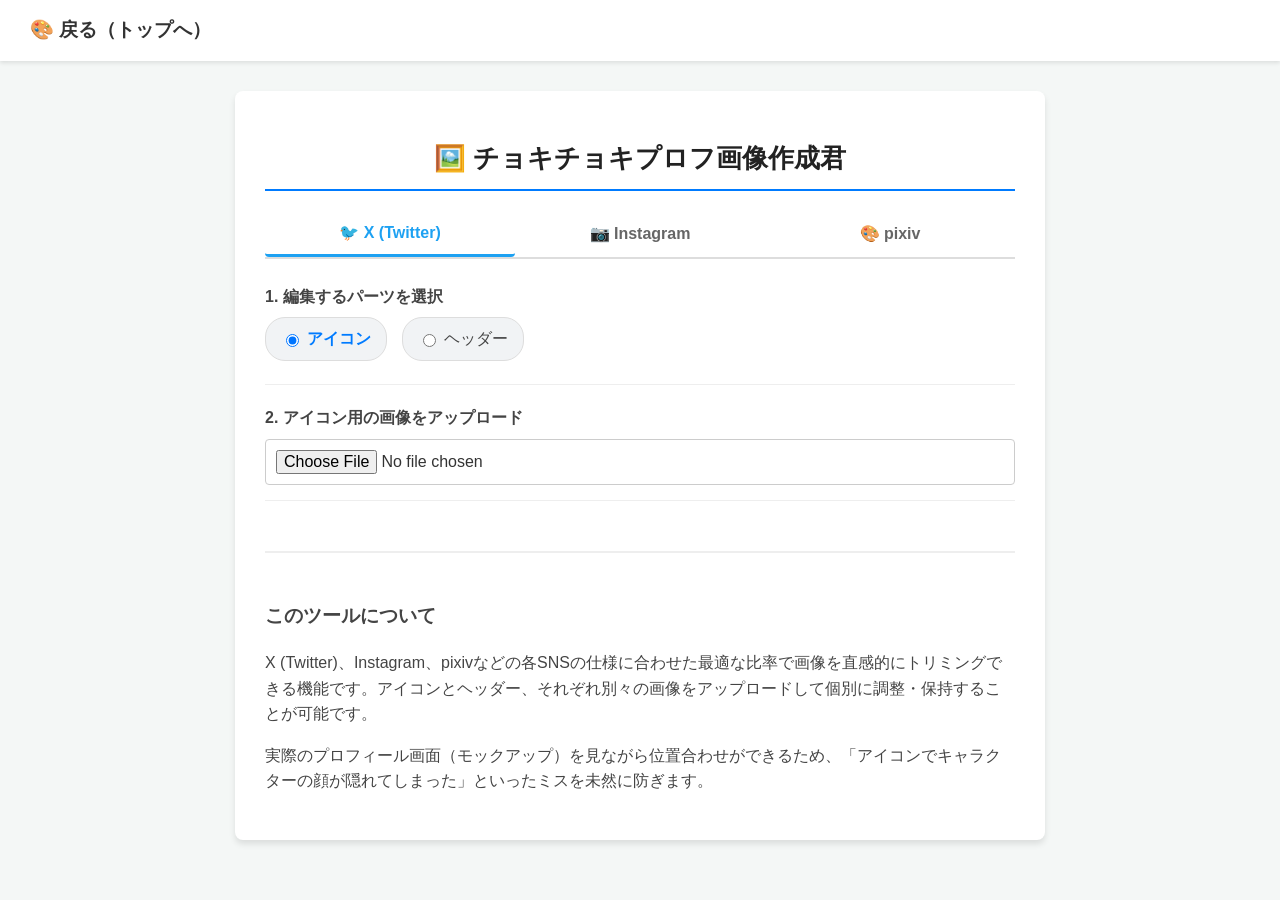
==== cropper.html @ c806146c "Add files via upload" ====
<!DOCTYPE html>
<html lang="ja">
<head>
    <meta charset="UTF-8">
    <meta name="viewport" content="width=device-width, initial-scale=1.0">
    <title>チョキチョキプロフ画像作成君 | X・Instagram・pixiv対応SNSプロフ画像作成ツール</title>
    <link rel="icon" href="data:image/svg+xml,<svg xmlns=%22http://www.w3.org/2000/svg%22 viewBox=%220 0 100 100%22><text y=%22.9em%22 font-size=%2290%22>🖼️</text></svg>">
    <meta name="description" content="X(Twitter)、Instagram、pixivのヘッダー・アイコン用画像をドラッグとズームで直感的に作成できる無料ツール。実際の画面を模したリアルタイムプレビューで確認できます。">
    <style>
        /* 基本・共通CSS */
        body { font-family: 'Helvetica Neue', Arial, sans-serif; background-color: #f4f7f6; color: #333; margin: 0; line-height: 1.6; }
        .navbar { background: #fff; padding: 15px 30px; box-shadow: 0 2px 4px rgba(0,0,0,0.1); display: flex; justify-content: space-between; align-items: center; }
        .navbar a { text-decoration: none; color: #333; font-weight: bold; }
        .nav-links a { margin-left: 20px; color: #007bff; }
        .nav-links a:hover { text-decoration: underline; }
        
        .container { max-width: 750px; margin: 30px auto; background: #fff; padding: 30px; border-radius: 8px; box-shadow: 0 4px 6px rgba(0,0,0,0.1); }
        h1 { font-size: 1.6rem; text-align: center; margin-bottom: 20px; color: #222; border-bottom: 2px solid #007bff; padding-bottom: 10px; display: inline-block; width: 100%;}
        
        /* SNS切り替えタブ */
        .sns-tabs { display: flex; border-bottom: 2px solid #ddd; margin-bottom: 25px; }
        .sns-tab-btn { flex: 1; padding: 12px 5px; text-align: center; cursor: pointer; font-weight: bold; font-size: 1rem; border: none; background: transparent; color: #666; transition: all 0.3s; }
        .sns-tab-btn:hover { background: #f8f9fa; }
        .sns-tab-btn[data-sns="x"].active { color: #1da1f2; border-bottom: 3px solid #1da1f2; }
        .sns-tab-btn[data-sns="instagram"].active { color: #E1306C; border-bottom: 3px solid #E1306C; }
        .sns-tab-btn[data-sns="pixiv"].active { color: #0096fa; border-bottom: 3px solid #0096fa; }

        .form-group { margin-bottom: 20px; padding-bottom: 15px; border-bottom: 1px solid #eee; }
        .form-group:last-child { border-bottom: none; }
        label { display: block; font-weight: bold; margin-bottom: 8px; color: #444; }
        input[type="file"], input[type="range"] { width: 100%; padding: 10px; border: 1px solid #ccc; border-radius: 4px; box-sizing: border-box; font-size: 1rem; }
        input[type="range"] { margin: 10px 0; cursor: pointer; border: none; padding: 0;}
        
        .radio-group { display: flex; gap: 15px; margin-top: 5px; flex-wrap: wrap; }
        .radio-group label { font-weight: normal; display: flex; align-items: center; gap: 5px; cursor: pointer; background: #f1f3f5; padding: 8px 15px; border-radius: 20px; border: 1px solid #ddd; transition: 0.2s;}
        .radio-group input[type="radio"]:checked + span { font-weight: bold; color: #007bff; }
        .radio-group label:hover { background: #e2e6ea; }

        button { padding: 12px; border: none; border-radius: 4px; font-size: 1rem; cursor: pointer; transition: background 0.2s; }
        .btn-primary { width: 100%; background-color: #007bff; color: white; margin-top: 10px; font-weight: bold; font-size: 1.1rem; padding: 15px;}
        .btn-primary:hover { background-color: #0056b3; }
        .btn-warning { background-color: #ff9800; color: white; font-weight: bold; padding: 12px 30px; box-shadow: 0 4px 6px rgba(0,0,0,0.1); }
        .btn-warning:hover { background-color: #e68a00; }

        /* クロップ特有CSS */
        .crop-workspace { position: relative; width: 100%; max-width: 600px; margin: 0 auto; border: 2px solid #ddd; border-radius: 8px; overflow: hidden; background: #e9ecef; touch-action: none; }
        #cropCanvas { display: block; width: 100%; height: auto; cursor: grab; }
        #cropCanvas:active { cursor: grabbing; }
        .zoom-controls { display: flex; align-items: center; gap: 10px; margin-top: 15px; padding: 10px; background: #f8f9fa; border-radius: 8px; }
        
        /* モックアップ共通設定 */
        .mockup-container { margin-top: 30px; display: none; }
        .mockup-title { text-align: center; margin-top: 30px; font-size: 1.3rem; }
        .mockup-desc { text-align: center; font-size: 0.85rem; color: #666; margin-top: -10px; margin-bottom: 15px; }

        /* X (Twitter) モックアップ */
        .x-profile-mockup { border: 1px solid #cfd9de; border-radius: 12px; overflow: hidden; background: #fff; max-width: 600px; margin: 0 auto; box-shadow: 0 4px 10px rgba(0,0,0,0.05); }
        .x-header-area { width: 100%; aspect-ratio: 3 / 1; background: #c4cfd6; position: relative; overflow: hidden; }
        .x-header-area img { width: 100%; height: 100%; object-fit: cover; }
        .x-icon-area { width: 22%; aspect-ratio: 1 / 1; background: #fff; border-radius: 50%; border: 4px solid #fff; position: relative; margin-top: -11%; margin-left: 4%; overflow: hidden; z-index: 2; box-shadow: 0 0 2px rgba(0,0,0,0.2); }
        .x-icon-area img { width: 100%; height: 100%; object-fit: cover; }
        .x-profile-text { padding: 10px 20px 20px; }
        .x-profile-name { font-weight: 800; font-size: 1.2rem; line-height: 1.2; }
        .x-profile-id { color: #536471; font-size: 0.95rem; margin-bottom: 10px; }

        /* Instagram モックアップ */
        .ig-profile-mockup { border: 1px solid #cfd9de; border-radius: 12px; background: #fff; max-width: 500px; margin: 0 auto; padding: 20px; box-shadow: 0 4px 10px rgba(0,0,0,0.05); }
        .ig-header { display: flex; align-items: center; }
        .ig-icon-area { width: 80px; height: 80px; border-radius: 50%; overflow: hidden; border: 1px solid #eee; flex-shrink: 0; background: #f4f4f4; }
        .ig-icon-area img { width: 100%; height: 100%; object-fit: cover; }
        .ig-stats { display: flex; justify-content: space-around; flex-grow: 1; margin-left: 20px; text-align: center; font-size: 0.9rem; color: #262626;}
        .ig-stat-num { font-weight: bold; font-size: 1.1rem; display: block; color: #000; }
        .ig-bio { margin-top: 15px; font-size: 0.9rem; color: #262626; }
        .ig-bio-name { font-weight: bold; display: block; margin-bottom: 2px; }

        /* pixiv モックアップ */
        .px-profile-mockup { border: 1px solid #cfd9de; border-radius: 12px; overflow: hidden; background: #fff; max-width: 600px; margin: 0 auto; box-shadow: 0 4px 10px rgba(0,0,0,0.05); text-align: center; }
        .px-header-area { width: 100%; aspect-ratio: 2 / 1; background: #f4f4f4; position: relative; }
        .px-header-area img { width: 100%; height: 100%; object-fit: cover; }
        .px-icon-area { width: 100px; height: 100px; border-radius: 50%; border: 4px solid #fff; margin: -50px auto 10px; position: relative; z-index: 2; background: #fff; box-shadow: 0 2px 4px rgba(0,0,0,0.1); overflow: hidden; }
        .px-icon-area img { width: 100%; height: 100%; object-fit: cover; }
        .px-profile-name { font-weight: bold; font-size: 1.2rem; margin-bottom: 20px; color: #333; }
        
        #cropResultArea { margin-top: 40px; border-top: 3px solid #28a745; padding-top: 20px; display: none; }
        .result-grid { display: grid; gap: 15px; grid-template-columns: repeat(auto-fit, minmax(150px, 1fr)); margin-bottom: 20px; }
        .result-item { text-align: center; background: #fdfdfd; padding: 15px; border: 1px solid #ddd; border-radius: 8px; }
        .download-btn { display: inline-block; background-color: #28a745; color: white; padding: 8px 15px; text-decoration: none; border-radius: 4px; font-weight: bold; font-size: 0.9rem; width: 100%; box-sizing: border-box;}
        .seo-content { margin-top: 50px; border-top: 2px solid #eee; padding-top: 30px; color: #444; }
    </style>
    <script async src="https://pagead2.googlesyndication.com/pagead/js/adsbygoogle.js?client=ca-pub-3769360007517865"
     crossorigin="anonymous"></script>
</head>
<body>

    <nav class="navbar">
        <a href="index.html" style="font-size: 1.2rem;">🎨 戻る（トップへ）</a>

    </nav>

    <div class="container">
        <h1>🖼️ チョキチョキプロフ画像作成君</h1>

        <div class="sns-tabs">
            <button class="sns-tab-btn active" data-sns="x">🐦 X (Twitter)</button>
            <button class="sns-tab-btn" data-sns="instagram">📷 Instagram</button>
            <button class="sns-tab-btn" data-sns="pixiv">🎨 pixiv</button>
        </div>

        <div class="form-group">
            <label>1. 編集するパーツを選択</label>
            <div class="radio-group" id="partRadioGroup">
                <label><input type="radio" name="cropTarget" value="icon" checked> <span>アイコン</span></label>
                <label id="headerRadioWrapper"><input type="radio" name="cropTarget" value="header"> <span>ヘッダー</span></label>
            </div>
        </div>

        <div class="form-group">
            <label id="cropUploadLabel" for="cropImageInput">2. アイコン用の画像をアップロード</label>
            <input type="file" id="cropImageInput" accept="image/png, image/jpeg, image/webp">
        </div>

        <div id="cropWorkspaceGroup" style="display: none;">
            <label>3. 位置とズームを調整 <br><small style="font-weight:normal; color:#666;">※画像をドラッグで移動、マウスホイールでズームできます！</small></label>
            
            <div class="crop-workspace">
                <canvas id="cropCanvas" width="600" height="400"></canvas>
            </div>
            
            <div class="zoom-controls">
                <span>➖</span>
                <input type="range" id="cropZoom" step="0.01">
                <span>➕</span>
            </div>

            <div id="mockup-x" class="mockup-container" style="display: block;">
                <h3 class="mockup-title" style="color: #1da1f2;">📱 X (Twitter) プレビュー</h3>
                <p class="mockup-desc">アイコンとヘッダーを別々にアップロードして、全体のバランスを確認できます。</p>
                <div class="x-profile-mockup">
                    <div class="x-header-area">
                        <img id="xMockHeader" src="data:image/svg+xml,%3Csvg xmlns='http://www.w3.org/2000/svg' width='600' height='200'%3E%3Crect width='600' height='200' fill='%23c4cfd6'/%3E%3C/svg%3E">
                    </div>
                    <div class="x-icon-area">
                        <img id="xMockIcon" src="data:image/svg+xml,%3Csvg xmlns='http://www.w3.org/2000/svg' width='200' height='200'%3E%3Crect width='200' height='200' fill='%23e1e8ed'/%3E%3C/svg%3E">
                    </div>
                    <div class="x-profile-text">
                        <div class="x-profile-name">あなたの名前</div>
                        <div class="x-profile-id">@your_account_id</div>
                        <p style="font-size: 0.9rem; color: #333; margin-top: 10px;">プレビュー画面です。画像を動かすとここにもリアルタイムで反映されます！</p>
                    </div>
                </div>
            </div>

            <div id="mockup-instagram" class="mockup-container">
                <h3 class="mockup-title" style="color: #E1306C;">📱 Instagram プレビュー</h3>
                <p class="mockup-desc">正方形の画像が丸くトリミングされた際の見た目を確認できます。</p>
                <div class="ig-profile-mockup">
                    <div class="ig-header">
                        <div class="ig-icon-area">
                            <img id="igMockIcon" src="data:image/svg+xml,%3Csvg xmlns='http://www.w3.org/2000/svg' width='100' height='100'%3E%3Crect width='100' height='100' fill='%23e1e8ed'/%3E%3C/svg%3E">
                        </div>
                        <div class="ig-stats">
                            <div><span class="ig-stat-num">123</span>投稿</div>
                            <div><span class="ig-stat-num">1.5万</span>フォロワー</div>
                            <div><span class="ig-stat-num">100</span>フォロー中</div>
                        </div>
                    </div>
                    <div class="ig-bio">
                        <span class="ig-bio-name">あなたの名前</span>
                        プレビュー画面です。<br>画像を動かすとアイコンにリアルタイムで反映されます！
                    </div>
                </div>
            </div>

            <div id="mockup-pixiv" class="mockup-container">
                <h3 class="mockup-title" style="color: #0096fa;">📱 pixiv プレビュー</h3>
                <p class="mockup-desc">2:1のヘッダーとアイコンのバランスを調整できます。</p>
                <div class="px-profile-mockup">
                    <div class="px-header-area">
                        <img id="pxMockHeader" src="data:image/svg+xml,%3Csvg xmlns='http://www.w3.org/2000/svg' width='600' height='300'%3E%3Crect width='600' height='300' fill='%23c4cfd6'/%3E%3C/svg%3E">
                    </div>
                    <div class="px-icon-area">
                        <img id="pxMockIcon" src="data:image/svg+xml,%3Csvg xmlns='http://www.w3.org/2000/svg' width='100' height='100'%3E%3Crect width='100' height='100' fill='%23e1e8ed'/%3E%3C/svg%3E">
                    </div>
                    <div class="px-profile-name">あなたの名前</div>
                </div>
            </div>

            <button id="cropProcessBtn" class="btn-primary" style="margin-top: 25px;">💾 設定したパーツを一括出力</button>
        </div>

        <div id="cropResultArea">
            <h2 style="text-align: center; color: #28a745;">完成した画像</h2>
            <div style="text-align: center; margin-bottom: 20px;">
                <button id="cropDownloadAllBtn" class="btn-warning" style="display:none;">📦 すべて一括保存</button>
            </div>
            <div id="cropResultContainer" class="result-grid"></div>
        </div>

        <div class="seo-content">
            <h3>このツールについて</h3>
            <p>X (Twitter)、Instagram、pixivなどの各SNSの仕様に合わせた最適な比率で画像を直感的にトリミングできる機能です。アイコンとヘッダー、それぞれ別々の画像をアップロードして個別に調整・保持することが可能です。</p>
            <p>実際のプロフィール画面（モックアップ）を見ながら位置合わせができるため、「アイコンでキャラクターの顔が隠れてしまった」といったミスを未然に防ぎます。</p>
        </div>
    </div>

<script>
    function loadImage(file) { return new Promise((r, j) => { const i = new Image(); i.onload = () => r(i); i.onerror = j; i.src = URL.createObjectURL(file); }); }

    // 全SNS・全パーツの状態を独立して保持
    const states = { 
        x: { icon: { img: null, scale: 1, posX: 0, posY: 0 }, header: { img: null, scale: 1, posX: 0, posY: 0 } },
        instagram: { icon: { img: null, scale: 1, posX: 0, posY: 0 } }, // Instagramはアイコンのみ
        pixiv: { icon: { img: null, scale: 1, posX: 0, posY: 0 }, header: { img: null, scale: 1, posX: 0, posY: 0 } }
    };

    let activeSNS = 'x';
    let activeTarget = 'icon'; 
    let isPanning = false; let startX = 0, startY = 0;
    
    const canvas = document.getElementById('cropCanvas'); 
    const ctx = canvas.getContext('2d');
    const zoomSlider = document.getElementById('cropZoom');
    const CANVAS_W = 600; const CANVAS_H = 400;

    // --- SNS切り替え処理 ---
    document.querySelectorAll('.sns-tab-btn').forEach(btn => {
        btn.addEventListener('click', (e) => {
            document.querySelectorAll('.sns-tab-btn').forEach(b => b.classList.remove('active'));
            e.target.classList.add('active');
            activeSNS = e.target.dataset.sns;

            // Instagram選択時はヘッダーを隠してアイコンに強制
            const headerRadioWrapper = document.getElementById('headerRadioWrapper');
            if (activeSNS === 'instagram') {
                headerRadioWrapper.style.display = 'none';
                if (activeTarget === 'header') {
                    document.querySelector('input[name="cropTarget"][value="icon"]').checked = true;
                    activeTarget = 'icon';
                }
            } else {
                headerRadioWrapper.style.display = 'flex';
            }

            // モックアップの切り替え
            document.getElementById('mockup-x').style.display = activeSNS === 'x' ? 'block' : 'none';
            document.getElementById('mockup-instagram').style.display = activeSNS === 'instagram' ? 'block' : 'none';
            document.getElementById('mockup-pixiv').style.display = activeSNS === 'pixiv' ? 'block' : 'none';

            updateUIForCurrentState();
        });
    });

    // --- パーツ切り替え処理 ---
    document.getElementsByName('cropTarget').forEach(r => r.addEventListener('change', e => {
        activeTarget = e.target.value;
        updateUIForCurrentState();
    }));

    function updateUIForCurrentState() {
        const targetName = activeTarget === 'icon' ? 'アイコン' : 'ヘッダー';
        document.getElementById('cropUploadLabel').textContent = `2. ${targetName}用の画像をアップロード`;
        document.getElementById('cropImageInput').value = ''; 
        document.getElementById('cropProcessBtn').textContent = `💾 ${activeSNS.toUpperCase()}用に出力する`;
        
        if (states[activeSNS][activeTarget].img) {
            document.getElementById('cropWorkspaceGroup').style.display = 'block'; 
            updateSliderRange(); 
            draw();
        } else {
            // 現在のパーツに画像がない場合、空キャンバスを描画するか隠す
            const other = activeTarget === 'icon' ? 'header' : 'icon';
            if (states[activeSNS][other] && states[activeSNS][other].img) {
                drawEmptyCanvas();
            } else {
                document.getElementById('cropWorkspaceGroup').style.display = 'none';
            }
        }
    }

    function drawEmptyCanvas() {
        ctx.clearRect(0, 0, CANVAS_W, CANVAS_H); 
        ctx.fillStyle = '#ccc'; ctx.fillRect(0, 0, CANVAS_W, CANVAS_H);
        ctx.fillStyle = '#333'; ctx.font = "bold 20px sans-serif"; ctx.textAlign = "center"; 
        ctx.fillText("画像をアップロードしてください", CANVAS_W/2, CANVAS_H/2);
    }

    // --- 画像アップロード ---
    document.getElementById('cropImageInput').addEventListener('change', async (e) => {
        if (!e.target.files[0]) return;
        states[activeSNS][activeTarget].img = await loadImage(e.target.files[0]);
        document.getElementById('cropWorkspaceGroup').style.display = 'block'; 
        document.getElementById('cropResultArea').style.display = 'none';
        resetView();
    });

    // 各SNSの設定値 (キャンバス内座標と出力サイズ)
    function getConfig() {
        if (activeSNS === 'x') {
            return activeTarget === 'icon' 
                ? { w: 300, h: 300, x: 150, y: 50, radius: 150, outW: 400, outH: 400 } 
                : { w: 600, h: 200, x: 0, y: 100, radius: 0, outW: 1500, outH: 500 };
        } else if (activeSNS === 'instagram') {
            return { w: 300, h: 300, x: 150, y: 50, radius: 150, outW: 400, outH: 400 };
        } else if (activeSNS === 'pixiv') {
            // pixivのヘッダーは2:1なので、600x300の枠を描画
            return activeTarget === 'icon' 
                ? { w: 300, h: 300, x: 150, y: 50, radius: 150, outW: 500, outH: 500 } 
                : { w: 600, h: 300, x: 0, y: 50, radius: 0, outW: 1200, outH: 600 }; 
        }
    }

    function clampState() {
        const s = states[activeSNS][activeTarget]; if (!s.img) return;
        const conf = getConfig();
        const minScale = Math.max(conf.w / s.img.width, conf.h / s.img.height);
        if (s.scale < minScale) s.scale = minScale;
        s.posX = Math.max(conf.x + conf.w - s.img.width * s.scale, Math.min(s.posX, conf.x));
        s.posY = Math.max(conf.y + conf.h - s.img.height * s.scale, Math.min(s.posY, conf.y));
    }

    function resetView() {
        const s = states[activeSNS][activeTarget]; if (!s.img) return;
        const conf = getConfig();
        s.scale = Math.max(conf.w / s.img.width, conf.h / s.img.height);
        s.posX = conf.x + (conf.w - s.img.width * s.scale) / 2; s.posY = conf.y + (conf.h - s.img.height * s.scale) / 2;
        clampState(); updateSliderRange(); draw();
    }

    function updateSliderRange() {
        const s = states[activeSNS][activeTarget]; if (!s.img) return;
        const conf = getConfig(); const minScale = Math.max(conf.w / s.img.width, conf.h / s.img.height);
        zoomSlider.min = minScale; zoomSlider.max = minScale * 4; zoomSlider.value = s.scale;
    }

    function applyZoom(newScale) {
        const s = states[activeSNS][activeTarget]; if (!s.img) return;
        newScale = Math.max(parseFloat(zoomSlider.min), Math.min(newScale, parseFloat(zoomSlider.max)));
        const conf = getConfig(); const centerX = conf.x + conf.w / 2; const centerY = conf.y + conf.h / 2;
        s.posX = centerX - (centerX - s.posX) * (newScale / s.scale); s.posY = centerY - (centerY - s.posY) * (newScale / s.scale);
        s.scale = newScale; clampState(); zoomSlider.value = s.scale; draw();
    }

    zoomSlider.addEventListener('input', (e) => applyZoom(parseFloat(e.target.value)));
    canvas.addEventListener('wheel', (e) => {
        if (!states[activeSNS][activeTarget].img) return; e.preventDefault(); 
        applyZoom(states[activeSNS][activeTarget].scale - (e.deltaY > 0 ? 0.05 : -0.05));
    }, { passive: false });

    // --- ドラッグ操作 ---
    canvas.addEventListener('pointerdown', e => {
        if (!states[activeSNS][activeTarget].img) return; isPanning = true;
        const rect = canvas.getBoundingClientRect(); const ratio = CANVAS_W / rect.width;
        startX = (e.clientX - rect.left) * ratio - states[activeSNS][activeTarget].posX; 
        startY = (e.clientY - rect.top) * ratio - states[activeSNS][activeTarget].posY;
        canvas.setPointerCapture(e.pointerId);
    });
    canvas.addEventListener('pointermove', e => {
        if (!isPanning) return;
        const rect = canvas.getBoundingClientRect(); const ratio = CANVAS_W / rect.width;
        states[activeSNS][activeTarget].posX = (e.clientX - rect.left) * ratio - startX; 
        states[activeSNS][activeTarget].posY = (e.clientY - rect.top) * ratio - startY;
        clampState(); draw();
    });
    const endDrag = () => { isPanning = false; };
    canvas.addEventListener('pointerup', endDrag); canvas.addEventListener('pointercancel', endDrag);

    // --- 描画処理 ---
    function draw() {
        const s = states[activeSNS][activeTarget]; 
        if (!s.img) { drawEmptyCanvas(); return; }
        
        ctx.clearRect(0, 0, CANVAS_W, CANVAS_H); 
        ctx.drawImage(s.img, s.posX, s.posY, s.img.width * s.scale, s.img.height * s.scale);
        
        const conf = getConfig();
        ctx.fillStyle = 'rgba(0, 0, 0, 0.7)'; ctx.beginPath(); ctx.rect(0, 0, CANVAS_W, CANVAS_H);
        
        if (activeTarget === 'icon') {
            ctx.moveTo(conf.x + conf.w/2 + conf.radius, conf.y + conf.h/2); 
            ctx.arc(conf.x + conf.w/2, conf.y + conf.h/2, conf.radius, 0, Math.PI * 2, true);
        } else {
            ctx.moveTo(conf.x, conf.y); ctx.lineTo(conf.x, conf.y + conf.h); 
            ctx.lineTo(conf.x + conf.w, conf.y + conf.h); ctx.lineTo(conf.x + conf.w, conf.y); ctx.lineTo(conf.x, conf.y);
        }
        ctx.fill();
        ctx.strokeStyle = '#fff'; ctx.lineWidth = 2; ctx.setLineDash([5, 5]); ctx.stroke(); ctx.setLineDash([]); 
        updateMockup(conf);
    }

    // --- モックアップへ反映 ---
    function updateMockup(conf) {
        const s = states[activeSNS][activeTarget];
        if (!s.img) return;
        const temp = document.createElement('canvas'); temp.width = conf.w; temp.height = conf.h;
        temp.getContext('2d').drawImage(s.img, s.posX - conf.x, s.posY - conf.y, s.img.width * s.scale, s.img.height * s.scale);
        const dataUrl = temp.toDataURL('image/jpeg', 0.8);
        
        if (activeSNS === 'x') {
            document.getElementById(activeTarget === 'icon' ? 'xMockIcon' : 'xMockHeader').src = dataUrl;
        } else if (activeSNS === 'instagram') {
            document.getElementById('igMockIcon').src = dataUrl;
        } else if (activeSNS === 'pixiv') {
            document.getElementById(activeTarget === 'icon' ? 'pxMockIcon' : 'pxMockHeader').src = dataUrl;
        }
    }

    // --- 一括出力処理 ---
    document.getElementById('cropProcessBtn').addEventListener('click', () => {
        const container = document.getElementById('cropResultContainer'); container.innerHTML = ''; let outCount = 0;
        
        // 選択中のSNSに必要なパーツリスト (Instagramならiconのみ)
        const targets = activeSNS === 'instagram' ? ['icon'] : ['icon', 'header'];
        
        targets.forEach(target => {
            const s = states[activeSNS][target]; if (!s.img) return; outCount++;
            
            // 設定値取得のために一時的にactiveTargetを切り替える
            const originalTarget = activeTarget;
            activeTarget = target;
            const conf = getConfig();
            activeTarget = originalTarget; // 元に戻す

            const exp = document.createElement('canvas'); const eCtx = exp.getContext('2d'); 
            exp.width = conf.outW; exp.height = conf.outH;
            
            eCtx.drawImage(s.img, (s.posX - conf.x) * (conf.outW / conf.w), (s.posY - conf.y) * (conf.outW / conf.w), s.img.width * s.scale * (conf.outW / conf.w), s.img.height * s.scale * (conf.outW / conf.w));
            
            const dataUrl = exp.toDataURL('image/png'); const fileName = `${activeSNS}_${target}.png`;
            const div = document.createElement('div'); div.className = 'result-item';
            div.innerHTML = `<h3 style="margin-top:0; color:#1da1f2;">${target === 'icon' ? 'アイコン' : 'ヘッダー'}</h3>
                <img src="${dataUrl}" style="${target === 'icon' ? 'border-radius:50%; max-width:150px;' : 'width:100%;'}">
                <a href="${dataUrl}" download="${fileName}" class="download-btn crop-dl-btn">⬇️ ${fileName} を保存</a>`;
            container.appendChild(div);
        });
        
        if (outCount === 0) { alert("画像がアップロードされていません。"); return; }
        
        document.getElementById('cropDownloadAllBtn').style.display = outCount >= 2 ? 'inline-block' : 'none';
        document.getElementById('cropResultArea').style.display = 'block'; document.getElementById('cropResultArea').scrollIntoView({ behavior: 'smooth' });
    });

    document.getElementById('cropDownloadAllBtn').addEventListener('click', async (e) => {
        const links = document.querySelectorAll('.crop-dl-btn');
        if (links.length === 0 || !confirm('一括ダウンロードします。許可を求められたら「許可」を押してください。')) return;
        const btn = e.target; btn.disabled = true; btn.textContent = '📦 ダウンロード中...';
        for (let i = 0; i < links.length; i++) { links[i].click(); await new Promise(r => setTimeout(r, 500)); }
        btn.textContent = '✅ 完了！'; setTimeout(() => { btn.disabled = false; btn.textContent = '📦 すべて一括保存'; }, 3000);
    });

    // 初期化表示
    updateUIForCurrentState();
</script>

</body>
</html>
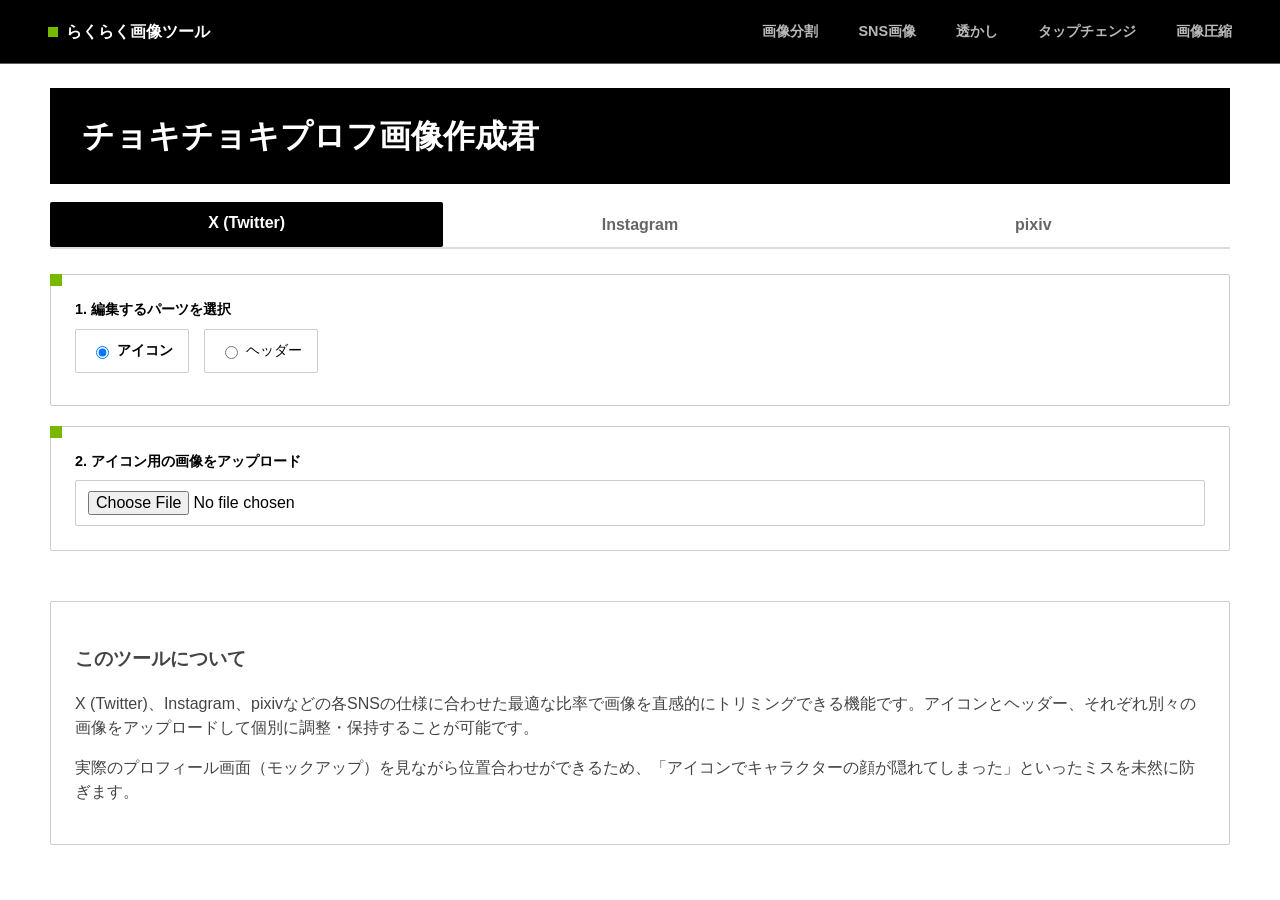
==== commit c48ac36c: "Refine site design" ====
--- a/cropper.html
+++ b/cropper.html
@@ -4,7 +4,7 @@
     <meta charset="UTF-8">
     <meta name="viewport" content="width=device-width, initial-scale=1.0">
     <title>チョキチョキプロフ画像作成君 | X・Instagram・pixiv対応SNSプロフ画像作成ツール</title>
-    <link rel="icon" href="data:image/svg+xml,<svg xmlns=%22http://www.w3.org/2000/svg%22 viewBox=%220 0 100 100%22><text y=%22.9em%22 font-size=%2290%22>🖼️</text></svg>">
+    <link rel="icon" href="data:image/svg+xml,<svg xmlns=%22http://www.w3.org/2000/svg%22 viewBox=%220 0 100 100%22><text y=%22.9em%22 font-size=%2290%22></text></svg>">
     <meta name="description" content="X(Twitter)、Instagram、pixivのヘッダー・アイコン用画像をドラッグとズームで直感的に作成できる無料ツール。実際の画面を模したリアルタイムプレビューで確認できます。">
     <style>
         /* 基本・共通CSS */
@@ -13,10 +13,10 @@
         .navbar a { text-decoration: none; color: #333; font-weight: bold; }
         .nav-links a { margin-left: 20px; color: #007bff; }
         .nav-links a:hover { text-decoration: underline; }
-        
+
         .container { max-width: 750px; margin: 30px auto; background: #fff; padding: 30px; border-radius: 8px; box-shadow: 0 4px 6px rgba(0,0,0,0.1); }
         h1 { font-size: 1.6rem; text-align: center; margin-bottom: 20px; color: #222; border-bottom: 2px solid #007bff; padding-bottom: 10px; display: inline-block; width: 100%;}
-        
+
         /* SNS切り替えタブ */
         .sns-tabs { display: flex; border-bottom: 2px solid #ddd; margin-bottom: 25px; }
         .sns-tab-btn { flex: 1; padding: 12px 5px; text-align: center; cursor: pointer; font-weight: bold; font-size: 1rem; border: none; background: transparent; color: #666; transition: all 0.3s; }
@@ -30,7 +30,7 @@
         label { display: block; font-weight: bold; margin-bottom: 8px; color: #444; }
         input[type="file"], input[type="range"] { width: 100%; padding: 10px; border: 1px solid #ccc; border-radius: 4px; box-sizing: border-box; font-size: 1rem; }
         input[type="range"] { margin: 10px 0; cursor: pointer; border: none; padding: 0;}
-        
+
         .radio-group { display: flex; gap: 15px; margin-top: 5px; flex-wrap: wrap; }
         .radio-group label { font-weight: normal; display: flex; align-items: center; gap: 5px; cursor: pointer; background: #f1f3f5; padding: 8px 15px; border-radius: 20px; border: 1px solid #ddd; transition: 0.2s;}
         .radio-group input[type="radio"]:checked + span { font-weight: bold; color: #007bff; }
@@ -47,7 +47,7 @@
         #cropCanvas { display: block; width: 100%; height: auto; cursor: grab; }
         #cropCanvas:active { cursor: grabbing; }
         .zoom-controls { display: flex; align-items: center; gap: 10px; margin-top: 15px; padding: 10px; background: #f8f9fa; border-radius: 8px; }
-        
+
         /* モックアップ共通設定 */
         .mockup-container { margin-top: 30px; display: none; }
         .mockup-title { text-align: center; margin-top: 30px; font-size: 1.3rem; }
@@ -80,30 +80,37 @@
         .px-icon-area { width: 100px; height: 100px; border-radius: 50%; border: 4px solid #fff; margin: -50px auto 10px; position: relative; z-index: 2; background: #fff; box-shadow: 0 2px 4px rgba(0,0,0,0.1); overflow: hidden; }
         .px-icon-area img { width: 100%; height: 100%; object-fit: cover; }
         .px-profile-name { font-weight: bold; font-size: 1.2rem; margin-bottom: 20px; color: #333; }
-        
+
         #cropResultArea { margin-top: 40px; border-top: 3px solid #28a745; padding-top: 20px; display: none; }
         .result-grid { display: grid; gap: 15px; grid-template-columns: repeat(auto-fit, minmax(150px, 1fr)); margin-bottom: 20px; }
         .result-item { text-align: center; background: #fdfdfd; padding: 15px; border: 1px solid #ddd; border-radius: 8px; }
         .download-btn { display: inline-block; background-color: #28a745; color: white; padding: 8px 15px; text-decoration: none; border-radius: 4px; font-weight: bold; font-size: 0.9rem; width: 100%; box-sizing: border-box;}
         .seo-content { margin-top: 50px; border-top: 2px solid #eee; padding-top: 30px; color: #444; }
     </style>
+    <link rel="stylesheet" href="assets/styles.css">
     <script async src="https://pagead2.googlesyndication.com/pagead/js/adsbygoogle.js?client=ca-pub-3769360007517865"
      crossorigin="anonymous"></script>
 </head>
-<body>
-
-    <nav class="navbar">
-        <a href="index.html" style="font-size: 1.2rem;">🎨 戻る（トップへ）</a>
-
-    </nav>
+<body class="tool-page cropper-page">
+
+    <nav class="navbar" aria-label="メインナビゲーション">
+  <a href="index.html" class="brand">らくらく画像ツール</a>
+  <div class="nav-links" aria-label="ツール一覧">
+    <a href="splitter.html">画像分割</a>
+    <a href="cropper.html">SNS画像</a>
+    <a href="watermark.html">透かし</a>
+    <a href="tap-change.html">タップチェンジ</a>
+    <a href="image-resolution-downsizer.html">画像圧縮</a>
+  </div>
+</nav>
 
     <div class="container">
-        <h1>🖼️ チョキチョキプロフ画像作成君</h1>
+        <h1> チョキチョキプロフ画像作成君</h1>
 
         <div class="sns-tabs">
-            <button class="sns-tab-btn active" data-sns="x">🐦 X (Twitter)</button>
-            <button class="sns-tab-btn" data-sns="instagram">📷 Instagram</button>
-            <button class="sns-tab-btn" data-sns="pixiv">🎨 pixiv</button>
+            <button class="sns-tab-btn active" data-sns="x"> X (Twitter)</button>
+            <button class="sns-tab-btn" data-sns="instagram"> Instagram</button>
+            <button class="sns-tab-btn" data-sns="pixiv"> pixiv</button>
         </div>
 
         <div class="form-group">
@@ -121,11 +128,11 @@
 
         <div id="cropWorkspaceGroup" style="display: none;">
             <label>3. 位置とズームを調整 <br><small style="font-weight:normal; color:#666;">※画像をドラッグで移動、マウスホイールでズームできます！</small></label>
-            
+
             <div class="crop-workspace">
                 <canvas id="cropCanvas" width="600" height="400"></canvas>
             </div>
-            
+
             <div class="zoom-controls">
                 <span>➖</span>
                 <input type="range" id="cropZoom" step="0.01">
@@ -133,7 +140,7 @@
             </div>
 
             <div id="mockup-x" class="mockup-container" style="display: block;">
-                <h3 class="mockup-title" style="color: #1da1f2;">📱 X (Twitter) プレビュー</h3>
+                <h3 class="mockup-title" style="color: #1da1f2;"> X (Twitter) プレビュー</h3>
                 <p class="mockup-desc">アイコンとヘッダーを別々にアップロードして、全体のバランスを確認できます。</p>
                 <div class="x-profile-mockup">
                     <div class="x-header-area">
@@ -151,7 +158,7 @@
             </div>
 
             <div id="mockup-instagram" class="mockup-container">
-                <h3 class="mockup-title" style="color: #E1306C;">📱 Instagram プレビュー</h3>
+                <h3 class="mockup-title" style="color: #E1306C;"> Instagram プレビュー</h3>
                 <p class="mockup-desc">正方形の画像が丸くトリミングされた際の見た目を確認できます。</p>
                 <div class="ig-profile-mockup">
                     <div class="ig-header">
@@ -172,7 +179,7 @@
             </div>
 
             <div id="mockup-pixiv" class="mockup-container">
-                <h3 class="mockup-title" style="color: #0096fa;">📱 pixiv プレビュー</h3>
+                <h3 class="mockup-title" style="color: #0096fa;"> pixiv プレビュー</h3>
                 <p class="mockup-desc">2:1のヘッダーとアイコンのバランスを調整できます。</p>
                 <div class="px-profile-mockup">
                     <div class="px-header-area">
@@ -185,13 +192,13 @@
                 </div>
             </div>
 
-            <button id="cropProcessBtn" class="btn-primary" style="margin-top: 25px;">💾 設定したパーツを一括出力</button>
+            <button id="cropProcessBtn" class="btn-primary" style="margin-top: 25px;"> 設定したパーツを一括出力</button>
         </div>
 
         <div id="cropResultArea">
             <h2 style="text-align: center; color: #28a745;">完成した画像</h2>
             <div style="text-align: center; margin-bottom: 20px;">
-                <button id="cropDownloadAllBtn" class="btn-warning" style="display:none;">📦 すべて一括保存</button>
+                <button id="cropDownloadAllBtn" class="btn-warning" style="display:none;"> すべて一括保存</button>
             </div>
             <div id="cropResultContainer" class="result-grid"></div>
         </div>
@@ -207,17 +214,17 @@
     function loadImage(file) { return new Promise((r, j) => { const i = new Image(); i.onload = () => r(i); i.onerror = j; i.src = URL.createObjectURL(file); }); }
 
     // 全SNS・全パーツの状態を独立して保持
-    const states = { 
+    const states = {
         x: { icon: { img: null, scale: 1, posX: 0, posY: 0 }, header: { img: null, scale: 1, posX: 0, posY: 0 } },
         instagram: { icon: { img: null, scale: 1, posX: 0, posY: 0 } }, // Instagramはアイコンのみ
         pixiv: { icon: { img: null, scale: 1, posX: 0, posY: 0 }, header: { img: null, scale: 1, posX: 0, posY: 0 } }
     };
 
     let activeSNS = 'x';
-    let activeTarget = 'icon'; 
+    let activeTarget = 'icon';
     let isPanning = false; let startX = 0, startY = 0;
-    
-    const canvas = document.getElementById('cropCanvas'); 
+
+    const canvas = document.getElementById('cropCanvas');
     const ctx = canvas.getContext('2d');
     const zoomSlider = document.getElementById('cropZoom');
     const CANVAS_W = 600; const CANVAS_H = 400;
@@ -259,12 +266,12 @@
     function updateUIForCurrentState() {
         const targetName = activeTarget === 'icon' ? 'アイコン' : 'ヘッダー';
         document.getElementById('cropUploadLabel').textContent = `2. ${targetName}用の画像をアップロード`;
-        document.getElementById('cropImageInput').value = ''; 
-        document.getElementById('cropProcessBtn').textContent = `💾 ${activeSNS.toUpperCase()}用に出力する`;
-        
+        document.getElementById('cropImageInput').value = '';
+        document.getElementById('cropProcessBtn').textContent = ` ${activeSNS.toUpperCase()}用に出力する`;
+
         if (states[activeSNS][activeTarget].img) {
-            document.getElementById('cropWorkspaceGroup').style.display = 'block'; 
-            updateSliderRange(); 
+            document.getElementById('cropWorkspaceGroup').style.display = 'block';
+            updateSliderRange();
             draw();
         } else {
             // 現在のパーツに画像がない場合、空キャンバスを描画するか隠す
@@ -278,9 +285,9 @@
     }
 
     function drawEmptyCanvas() {
-        ctx.clearRect(0, 0, CANVAS_W, CANVAS_H); 
+        ctx.clearRect(0, 0, CANVAS_W, CANVAS_H);
         ctx.fillStyle = '#ccc'; ctx.fillRect(0, 0, CANVAS_W, CANVAS_H);
-        ctx.fillStyle = '#333'; ctx.font = "bold 20px sans-serif"; ctx.textAlign = "center"; 
+        ctx.fillStyle = '#333'; ctx.font = "bold 20px sans-serif"; ctx.textAlign = "center";
         ctx.fillText("画像をアップロードしてください", CANVAS_W/2, CANVAS_H/2);
     }
 
@@ -288,7 +295,7 @@
     document.getElementById('cropImageInput').addEventListener('change', async (e) => {
         if (!e.target.files[0]) return;
         states[activeSNS][activeTarget].img = await loadImage(e.target.files[0]);
-        document.getElementById('cropWorkspaceGroup').style.display = 'block'; 
+        document.getElementById('cropWorkspaceGroup').style.display = 'block';
         document.getElementById('cropResultArea').style.display = 'none';
         resetView();
     });
@@ -296,16 +303,16 @@
     // 各SNSの設定値 (キャンバス内座標と出力サイズ)
     function getConfig() {
         if (activeSNS === 'x') {
-            return activeTarget === 'icon' 
-                ? { w: 300, h: 300, x: 150, y: 50, radius: 150, outW: 400, outH: 400 } 
+            return activeTarget === 'icon'
+                ? { w: 300, h: 300, x: 150, y: 50, radius: 150, outW: 400, outH: 400 }
                 : { w: 600, h: 200, x: 0, y: 100, radius: 0, outW: 1500, outH: 500 };
         } else if (activeSNS === 'instagram') {
             return { w: 300, h: 300, x: 150, y: 50, radius: 150, outW: 400, outH: 400 };
         } else if (activeSNS === 'pixiv') {
             // pixivのヘッダーは2:1なので、600x300の枠を描画
-            return activeTarget === 'icon' 
-                ? { w: 300, h: 300, x: 150, y: 50, radius: 150, outW: 500, outH: 500 } 
-                : { w: 600, h: 300, x: 0, y: 50, radius: 0, outW: 1200, outH: 600 }; 
+            return activeTarget === 'icon'
+                ? { w: 300, h: 300, x: 150, y: 50, radius: 150, outW: 500, outH: 500 }
+                : { w: 600, h: 300, x: 0, y: 50, radius: 0, outW: 1200, outH: 600 };
         }
     }
 
@@ -342,7 +349,7 @@
 
     zoomSlider.addEventListener('input', (e) => applyZoom(parseFloat(e.target.value)));
     canvas.addEventListener('wheel', (e) => {
-        if (!states[activeSNS][activeTarget].img) return; e.preventDefault(); 
+        if (!states[activeSNS][activeTarget].img) return; e.preventDefault();
         applyZoom(states[activeSNS][activeTarget].scale - (e.deltaY > 0 ? 0.05 : -0.05));
     }, { passive: false });
 
@@ -350,14 +357,14 @@
     canvas.addEventListener('pointerdown', e => {
         if (!states[activeSNS][activeTarget].img) return; isPanning = true;
         const rect = canvas.getBoundingClientRect(); const ratio = CANVAS_W / rect.width;
-        startX = (e.clientX - rect.left) * ratio - states[activeSNS][activeTarget].posX; 
+        startX = (e.clientX - rect.left) * ratio - states[activeSNS][activeTarget].posX;
         startY = (e.clientY - rect.top) * ratio - states[activeSNS][activeTarget].posY;
         canvas.setPointerCapture(e.pointerId);
     });
     canvas.addEventListener('pointermove', e => {
         if (!isPanning) return;
         const rect = canvas.getBoundingClientRect(); const ratio = CANVAS_W / rect.width;
-        states[activeSNS][activeTarget].posX = (e.clientX - rect.left) * ratio - startX; 
+        states[activeSNS][activeTarget].posX = (e.clientX - rect.left) * ratio - startX;
         states[activeSNS][activeTarget].posY = (e.clientY - rect.top) * ratio - startY;
         clampState(); draw();
     });
@@ -366,24 +373,24 @@
 
     // --- 描画処理 ---
     function draw() {
-        const s = states[activeSNS][activeTarget]; 
+        const s = states[activeSNS][activeTarget];
         if (!s.img) { drawEmptyCanvas(); return; }
-        
-        ctx.clearRect(0, 0, CANVAS_W, CANVAS_H); 
+
+        ctx.clearRect(0, 0, CANVAS_W, CANVAS_H);
         ctx.drawImage(s.img, s.posX, s.posY, s.img.width * s.scale, s.img.height * s.scale);
-        
+
         const conf = getConfig();
         ctx.fillStyle = 'rgba(0, 0, 0, 0.7)'; ctx.beginPath(); ctx.rect(0, 0, CANVAS_W, CANVAS_H);
-        
+
         if (activeTarget === 'icon') {
-            ctx.moveTo(conf.x + conf.w/2 + conf.radius, conf.y + conf.h/2); 
+            ctx.moveTo(conf.x + conf.w/2 + conf.radius, conf.y + conf.h/2);
             ctx.arc(conf.x + conf.w/2, conf.y + conf.h/2, conf.radius, 0, Math.PI * 2, true);
         } else {
-            ctx.moveTo(conf.x, conf.y); ctx.lineTo(conf.x, conf.y + conf.h); 
+            ctx.moveTo(conf.x, conf.y); ctx.lineTo(conf.x, conf.y + conf.h);
             ctx.lineTo(conf.x + conf.w, conf.y + conf.h); ctx.lineTo(conf.x + conf.w, conf.y); ctx.lineTo(conf.x, conf.y);
         }
         ctx.fill();
-        ctx.strokeStyle = '#fff'; ctx.lineWidth = 2; ctx.setLineDash([5, 5]); ctx.stroke(); ctx.setLineDash([]); 
+        ctx.strokeStyle = '#fff'; ctx.lineWidth = 2; ctx.setLineDash([5, 5]); ctx.stroke(); ctx.setLineDash([]);
         updateMockup(conf);
     }
 
@@ -394,7 +401,7 @@
         const temp = document.createElement('canvas'); temp.width = conf.w; temp.height = conf.h;
         temp.getContext('2d').drawImage(s.img, s.posX - conf.x, s.posY - conf.y, s.img.width * s.scale, s.img.height * s.scale);
         const dataUrl = temp.toDataURL('image/jpeg', 0.8);
-        
+
         if (activeSNS === 'x') {
             document.getElementById(activeTarget === 'icon' ? 'xMockIcon' : 'xMockHeader').src = dataUrl;
         } else if (activeSNS === 'instagram') {
@@ -407,34 +414,34 @@
     // --- 一括出力処理 ---
     document.getElementById('cropProcessBtn').addEventListener('click', () => {
         const container = document.getElementById('cropResultContainer'); container.innerHTML = ''; let outCount = 0;
-        
+
         // 選択中のSNSに必要なパーツリスト (Instagramならiconのみ)
         const targets = activeSNS === 'instagram' ? ['icon'] : ['icon', 'header'];
-        
+
         targets.forEach(target => {
             const s = states[activeSNS][target]; if (!s.img) return; outCount++;
-            
+
             // 設定値取得のために一時的にactiveTargetを切り替える
             const originalTarget = activeTarget;
             activeTarget = target;
             const conf = getConfig();
             activeTarget = originalTarget; // 元に戻す
 
-            const exp = document.createElement('canvas'); const eCtx = exp.getContext('2d'); 
+            const exp = document.createElement('canvas'); const eCtx = exp.getContext('2d');
             exp.width = conf.outW; exp.height = conf.outH;
-            
+
             eCtx.drawImage(s.img, (s.posX - conf.x) * (conf.outW / conf.w), (s.posY - conf.y) * (conf.outW / conf.w), s.img.width * s.scale * (conf.outW / conf.w), s.img.height * s.scale * (conf.outW / conf.w));
-            
+
             const dataUrl = exp.toDataURL('image/png'); const fileName = `${activeSNS}_${target}.png`;
             const div = document.createElement('div'); div.className = 'result-item';
             div.innerHTML = `<h3 style="margin-top:0; color:#1da1f2;">${target === 'icon' ? 'アイコン' : 'ヘッダー'}</h3>
                 <img src="${dataUrl}" style="${target === 'icon' ? 'border-radius:50%; max-width:150px;' : 'width:100%;'}">
-                <a href="${dataUrl}" download="${fileName}" class="download-btn crop-dl-btn">⬇️ ${fileName} を保存</a>`;
+                <a href="${dataUrl}" download="${fileName}" class="download-btn crop-dl-btn"> ${fileName} を保存</a>`;
             container.appendChild(div);
         });
-        
+
         if (outCount === 0) { alert("画像がアップロードされていません。"); return; }
-        
+
         document.getElementById('cropDownloadAllBtn').style.display = outCount >= 2 ? 'inline-block' : 'none';
         document.getElementById('cropResultArea').style.display = 'block'; document.getElementById('cropResultArea').scrollIntoView({ behavior: 'smooth' });
     });
@@ -442,9 +449,9 @@
     document.getElementById('cropDownloadAllBtn').addEventListener('click', async (e) => {
         const links = document.querySelectorAll('.crop-dl-btn');
         if (links.length === 0 || !confirm('一括ダウンロードします。許可を求められたら「許可」を押してください。')) return;
-        const btn = e.target; btn.disabled = true; btn.textContent = '📦 ダウンロード中...';
+        const btn = e.target; btn.disabled = true; btn.textContent = ' ダウンロード中...';
         for (let i = 0; i < links.length; i++) { links[i].click(); await new Promise(r => setTimeout(r, 500)); }
-        btn.textContent = '✅ 完了！'; setTimeout(() => { btn.disabled = false; btn.textContent = '📦 すべて一括保存'; }, 3000);
+        btn.textContent = ' 完了'; setTimeout(() => { btn.disabled = false; btn.textContent = ' すべて一括保存'; }, 3000);
     });
 
     // 初期化表示
@@ -452,4 +459,4 @@
 </script>
 
 </body>
-</html>+</html>
--- a/assets/styles.css
+++ b/assets/styles.css
@@ -0,0 +1,853 @@
+:root {
+  --nv-green: #76b900;
+  --nv-green-dark: #5a8d00;
+  --ink: #000;
+  --body: #1a1a1a;
+  --muted: #757575;
+  --stone: #898989;
+  --canvas: #fff;
+  --soft: #f7f7f7;
+  --line: #ccc;
+  --line-dark: #5e5e5e;
+  --dark: #000;
+  --dark-panel: #1a1a1a;
+  --on-dark: #fff;
+  --on-dark-muted: rgba(255, 255, 255, .72);
+  --radius: 2px;
+  --section: 64px;
+  color-scheme: light;
+}
+
+* {
+  box-sizing: border-box;
+}
+
+html {
+  scroll-behavior: smooth;
+}
+
+body {
+  margin: 0;
+  background: var(--canvas);
+  color: var(--body);
+  font-family: Inter, Arial, "Helvetica Neue", sans-serif;
+  line-height: 1.5;
+  letter-spacing: 0;
+}
+
+a {
+  color: inherit;
+}
+
+.navbar,
+.site-nav {
+  position: sticky;
+  top: 0;
+  z-index: 20;
+  min-height: 64px;
+  padding: 0 48px;
+  background: var(--dark) !important;
+  color: var(--on-dark);
+  border-bottom: 1px solid var(--line-dark);
+  box-shadow: none !important;
+  display: flex;
+  align-items: center;
+  justify-content: space-between;
+  gap: 24px;
+}
+
+.navbar a,
+.site-nav a {
+  color: var(--on-dark) !important;
+  text-decoration: none;
+  font-weight: 700;
+}
+
+.brand,
+.site-brand {
+  position: relative;
+  display: inline-flex;
+  align-items: center;
+  min-height: 44px;
+  padding-left: 18px;
+  font-size: 1rem !important;
+  white-space: nowrap;
+}
+
+.brand::before,
+.site-brand::before {
+  content: "";
+  position: absolute;
+  left: 0;
+  width: 10px;
+  height: 10px;
+  background: var(--nv-green);
+}
+
+.nav-links,
+.site-links {
+  display: flex;
+  align-items: center;
+  justify-content: flex-end;
+  gap: 20px;
+  flex-wrap: wrap;
+}
+
+.nav-links a,
+.site-links a {
+  min-height: 44px;
+  display: inline-flex;
+  align-items: center;
+  color: var(--on-dark-muted) !important;
+  font-size: .9rem !important;
+  font-weight: 700;
+}
+
+.nav-links a:hover,
+.site-links a:hover {
+  color: var(--on-dark) !important;
+  text-decoration: none !important;
+}
+
+.site-cta,
+.btn,
+.btn-primary,
+button:not(.secondary):not(.sns-tab-btn):not(.tab-btn):not(.danger),
+.download-btn {
+  min-height: 44px;
+  border: 1px solid var(--nv-green) !important;
+  border-radius: var(--radius) !important;
+  background: var(--nv-green) !important;
+  color: #000 !important;
+  box-shadow: none !important;
+  font-weight: 700;
+  text-decoration: none;
+  transition: background-color .15s ease, border-color .15s ease;
+}
+
+.site-cta:hover,
+.btn:hover,
+.btn-primary:hover,
+button:not(.secondary):not(.sns-tab-btn):not(.tab-btn):not(.danger):hover,
+.download-btn:hover {
+  background: var(--nv-green-dark) !important;
+  border-color: var(--nv-green-dark) !important;
+  color: #000 !important;
+  transform: none !important;
+}
+
+button:disabled,
+.btn-primary:disabled {
+  background: var(--soft) !important;
+  border-color: var(--line) !important;
+  color: #a7a7a7 !important;
+}
+
+.secondary,
+.btn-secondary,
+button.secondary {
+  min-height: 44px;
+  border: 1px solid var(--line) !important;
+  border-radius: var(--radius) !important;
+  background: var(--canvas) !important;
+  color: var(--ink) !important;
+  box-shadow: none !important;
+  font-weight: 700;
+}
+
+.secondary:hover,
+.btn-secondary:hover,
+button.secondary:hover {
+  border-color: var(--nv-green) !important;
+  background: var(--canvas) !important;
+  transform: none !important;
+}
+
+.btn-outline {
+  min-height: 44px;
+  display: inline-flex;
+  align-items: center;
+  justify-content: center;
+  padding: 11px 22px;
+  border: 1px solid var(--on-dark);
+  border-radius: var(--radius);
+  color: var(--on-dark);
+  text-decoration: none;
+  font-weight: 700;
+}
+
+.home-hero {
+  background: var(--dark);
+  color: var(--on-dark);
+  min-height: 520px;
+  display: grid;
+  align-items: center;
+  padding: 80px 48px;
+}
+
+.home-hero__inner {
+  width: min(1280px, 100%);
+  margin: 0 auto;
+  display: grid;
+  grid-template-columns: minmax(0, 1fr) minmax(420px, .9fr);
+  gap: 48px;
+  align-items: center;
+}
+
+.eyebrow,
+.home-eyebrow {
+  margin: 0 0 12px;
+  color: var(--nv-green) !important;
+  font-size: .8rem;
+  font-weight: 700;
+  line-height: 1.43;
+  text-transform: uppercase;
+}
+
+.home-hero h1 {
+  margin: 0;
+  max-width: 720px;
+  color: var(--on-dark);
+  font-size: clamp(2.25rem, 4.2vw, 3rem);
+  font-weight: 700;
+  line-height: 1.25;
+  letter-spacing: 0;
+}
+
+.home-hero p {
+  max-width: 620px;
+  margin: 18px 0 0;
+  color: var(--on-dark-muted);
+  font-size: 1.1rem;
+  line-height: 1.75;
+}
+
+.hero-actions {
+  display: flex;
+  gap: 12px;
+  flex-wrap: wrap;
+  margin-top: 28px;
+}
+
+.hero-actions a {
+  padding: 11px 24px;
+}
+
+.editor-preview {
+  border: 1px solid var(--line-dark);
+  background: var(--dark-panel);
+  border-radius: var(--radius);
+  min-height: 360px;
+  display: grid;
+  grid-template-rows: auto 1fr auto;
+}
+
+.editor-preview__bar,
+.editor-preview__footer {
+  min-height: 48px;
+  padding: 12px 16px;
+  border-bottom: 1px solid var(--line-dark);
+  display: flex;
+  align-items: center;
+  justify-content: space-between;
+  color: var(--on-dark-muted);
+  font-size: .78rem;
+  font-weight: 700;
+}
+
+.editor-preview__footer {
+  border-top: 1px solid var(--line-dark);
+  border-bottom: 0;
+}
+
+.editor-preview__canvas {
+  position: relative;
+  margin: 20px;
+  border: 1px solid var(--line-dark);
+  background:
+    linear-gradient(45deg, #222 25%, transparent 25%),
+    linear-gradient(-45deg, #222 25%, transparent 25%),
+    linear-gradient(45deg, transparent 75%, #222 75%),
+    linear-gradient(-45deg, transparent 75%, #222 75%);
+  background-color: #111;
+  background-size: 24px 24px;
+  background-position: 0 0, 0 12px, 12px -12px, -12px 0;
+  overflow: hidden;
+}
+
+.editor-preview__image {
+  position: absolute;
+  inset: 36px 54px;
+  border: 1px solid #777;
+  background:
+    linear-gradient(90deg, transparent 0 48%, var(--nv-green) 48% 49%, transparent 49% 100%),
+    linear-gradient(0deg, transparent 0 38%, var(--nv-green) 38% 39%, transparent 39% 100%),
+    #f7f7f7;
+}
+
+.editor-preview__image::before,
+.editor-preview__image::after {
+  content: "";
+  position: absolute;
+  background: var(--nv-green);
+}
+
+.editor-preview__image::before {
+  left: 28%;
+  top: 0;
+  bottom: 0;
+  width: 2px;
+}
+
+.editor-preview__image::after {
+  left: 0;
+  right: 0;
+  top: 62%;
+  height: 2px;
+}
+
+.section {
+  padding: var(--section) 48px;
+}
+
+.section__inner {
+  width: min(1280px, 100%);
+  margin: 0 auto;
+}
+
+.section-heading {
+  display: flex;
+  justify-content: space-between;
+  gap: 24px;
+  align-items: end;
+  margin-bottom: 24px;
+}
+
+.section-heading h2 {
+  margin: 0;
+  border: 0;
+  padding: 0;
+  color: var(--ink);
+  font-size: clamp(1.5rem, 2.5vw, 2.25rem);
+  line-height: 1.25;
+}
+
+.section-heading p {
+  max-width: 520px;
+  margin: 0;
+  color: var(--muted);
+}
+
+.tool-grid {
+  display: grid;
+  grid-template-columns: repeat(3, minmax(0, 1fr));
+  gap: 24px;
+}
+
+.tool-card {
+  position: relative;
+  min-height: 260px;
+  padding: 24px !important;
+  border: 1px solid var(--line) !important;
+  border-radius: var(--radius) !important;
+  background: var(--canvas) !important;
+  box-shadow: none !important;
+  text-align: left !important;
+  align-items: stretch !important;
+}
+
+.tool-card::before,
+.form-group::before,
+aside::before,
+.panel::before {
+  content: "";
+  position: absolute;
+  top: -1px;
+  left: -1px;
+  width: 12px;
+  height: 12px;
+  background: var(--nv-green);
+}
+
+.tool-card:hover {
+  transform: none !important;
+  border-color: var(--ink) !important;
+}
+
+.tool-icon {
+  display: none !important;
+}
+
+.tool-card .tool-kicker,
+.badge {
+  position: static !important;
+  display: inline-flex;
+  width: fit-content;
+  margin-bottom: 16px;
+  padding: 4px 10px !important;
+  border: 1px solid var(--line) !important;
+  border-radius: var(--radius) !important;
+  background: var(--soft) !important;
+  color: var(--body) !important;
+  font-size: .78rem !important;
+  font-weight: 700;
+  text-transform: uppercase;
+}
+
+.tool-card h2 {
+  margin: 0 0 12px !important;
+  color: var(--ink) !important;
+  font-size: 1.15rem !important;
+  line-height: 1.35;
+}
+
+.tool-card p {
+  margin: 0 0 22px !important;
+  color: var(--body) !important;
+  font-size: .94rem !important;
+  flex: 1;
+}
+
+.tool-card .btn {
+  width: fit-content;
+  min-width: 0;
+  padding: 10px 18px;
+}
+
+.privacy-strip {
+  margin-top: 32px;
+  padding: 32px;
+  border: 1px solid var(--line);
+  border-radius: var(--radius);
+  background: var(--soft);
+}
+
+.privacy-strip h3 {
+  margin: 0 0 10px;
+  color: var(--ink);
+}
+
+.privacy-strip p {
+  margin: 0;
+  color: var(--body);
+}
+
+.tool-page .container,
+.tool-page main {
+  width: min(1180px, calc(100% - 48px)) !important;
+  max-width: 1180px !important;
+  margin: 24px auto 48px !important;
+}
+
+.tool-page .container {
+  background: transparent !important;
+  border-radius: 0 !important;
+  box-shadow: none !important;
+  padding: 0 !important;
+}
+
+.tool-page h1,
+.tool-hero {
+  margin: 0 auto 18px !important;
+  padding: 28px 32px !important;
+  border: 0 !important;
+  border-radius: 0 !important;
+  background: var(--dark) !important;
+  color: var(--on-dark) !important;
+  box-shadow: none !important;
+  text-align: left !important;
+}
+
+.tool-page h1 {
+  display: block !important;
+  width: 100% !important;
+  font-size: clamp(1.55rem, 2.5vw, 2.25rem) !important;
+  line-height: 1.25;
+}
+
+.tool-page .sub,
+.tool-page .lead,
+.tool-hero .sub {
+  color: var(--on-dark-muted) !important;
+}
+
+.form-group,
+aside,
+.viewer,
+.panel,
+.seo-content,
+.seo-text,
+.bottom-info,
+.guide-panel,
+details,
+.result-item,
+.x-preview-box,
+.x-profile-mockup,
+.ig-profile-mockup,
+.px-profile-mockup {
+  position: relative;
+  border: 1px solid var(--line) !important;
+  border-radius: var(--radius) !important;
+  background: var(--canvas) !important;
+  box-shadow: none !important;
+}
+
+.form-group,
+.seo-content,
+.seo-text,
+.bottom-info,
+.guide-panel {
+  padding: 24px !important;
+}
+
+label {
+  color: var(--ink) !important;
+  font-size: .9rem;
+  font-weight: 700;
+}
+
+input[type="file"],
+input[type="number"],
+input[type="text"],
+input[type="range"],
+input[type="color"],
+select,
+textarea {
+  border: 1px solid var(--line) !important;
+  border-radius: var(--radius) !important;
+  background: var(--canvas) !important;
+  color: var(--ink) !important;
+  box-shadow: none !important;
+  accent-color: var(--nv-green);
+}
+
+input[type="file"],
+input[type="number"],
+input[type="text"],
+select,
+textarea {
+  min-height: 44px;
+  padding: 10px 12px !important;
+}
+
+input:focus,
+select:focus,
+textarea:focus,
+button:focus-visible,
+a:focus-visible {
+  outline: 2px solid var(--nv-green);
+  outline-offset: 2px;
+}
+
+.radio-group label,
+.sns-tab-btn,
+.tab-btn {
+  border-radius: var(--radius) !important;
+  box-shadow: none !important;
+}
+
+.radio-group label {
+  min-height: 44px;
+  border: 1px solid var(--line) !important;
+  background: var(--canvas) !important;
+}
+
+.radio-group input[type="radio"]:checked + span {
+  color: var(--ink) !important;
+}
+
+.sns-tab-btn.active,
+.tab-btn.active,
+button.active {
+  border-color: var(--ink) !important;
+  background: var(--ink) !important;
+  color: var(--on-dark) !important;
+  box-shadow: none !important;
+}
+
+.preview-container,
+.canvas-wrap,
+.crop-workspace {
+  border: 1px solid var(--line) !important;
+  border-radius: var(--radius) !important;
+  background-color: #fafafa !important;
+  background-image:
+    linear-gradient(45deg, #e8edf1 25%, transparent 25%),
+    linear-gradient(-45deg, #e8edf1 25%, transparent 25%),
+    linear-gradient(45deg, transparent 75%, #e8edf1 75%),
+    linear-gradient(-45deg, transparent 75%, #e8edf1 75%) !important;
+  background-size: 24px 24px !important;
+  background-position: 0 0, 0 12px, 12px -12px, -12px 0 !important;
+}
+
+canvas,
+#previewCanvas,
+#cropCanvas,
+#finalCanvas {
+  border: 1px solid var(--line) !important;
+  border-radius: var(--radius) !important;
+  box-shadow: none !important;
+}
+
+#splitResultArea,
+#cropResultArea,
+#resultArea {
+  border-top: 1px solid var(--line) !important;
+}
+
+.splitter-page .container {
+  display: grid;
+  grid-template-columns: 360px minmax(0, 1fr);
+  gap: 18px;
+}
+
+.splitter-page .container > h1,
+.splitter-page .container > .seo-content {
+  grid-column: 1 / -1;
+}
+
+.splitter-page .container > .form-group:nth-of-type(1),
+.splitter-page .container > .form-group:nth-of-type(2),
+.splitter-page #splitProcessBtn {
+  grid-column: 1;
+}
+
+.splitter-page #splitPreviewGroup,
+.splitter-page #xSplitPreviewArea,
+.splitter-page #splitResultArea {
+  grid-column: 2;
+}
+
+.splitter-page #xSplitPreviewArea {
+  margin: 0 0 18px !important;
+  border-color: var(--line) !important;
+  background: var(--canvas) !important;
+}
+
+.cut-point-row {
+  border: 1px solid var(--line) !important;
+  border-radius: var(--radius) !important;
+  background: var(--soft) !important;
+}
+
+.viewerbar {
+  border-bottom: 1px solid var(--line) !important;
+}
+
+.pill {
+  border: 1px solid var(--line) !important;
+  border-radius: var(--radius) !important;
+  background: var(--soft) !important;
+  color: var(--body) !important;
+}
+
+.drop,
+.stamp-box {
+  border: 1px solid var(--line) !important;
+  border-radius: var(--radius) !important;
+  background: var(--soft) !important;
+}
+
+footer.site-footer {
+  padding: 48px;
+  background: var(--dark);
+  color: var(--on-dark-muted);
+  border-top: 1px solid var(--line-dark);
+}
+
+footer.site-footer .section__inner {
+  display: flex;
+  justify-content: space-between;
+  gap: 24px;
+  flex-wrap: wrap;
+  font-size: .9rem;
+}
+
+@media (max-width: 1024px) {
+  .home-hero__inner {
+    grid-template-columns: 1fr;
+  }
+
+  .editor-preview {
+    min-height: 320px;
+  }
+
+  .tool-grid {
+    grid-template-columns: repeat(2, minmax(0, 1fr));
+  }
+
+  .splitter-page .container {
+    grid-template-columns: 1fr;
+  }
+
+  .splitter-page .container > * {
+    grid-column: 1 !important;
+  }
+}
+
+@media (max-width: 720px) {
+  .navbar,
+  .site-nav {
+    position: static;
+    padding: 14px 20px;
+    align-items: flex-start;
+    flex-direction: column;
+    gap: 8px;
+  }
+
+  .nav-links,
+  .site-links {
+    justify-content: flex-start;
+    gap: 4px 14px;
+  }
+
+  .nav-links a,
+  .site-links a {
+    min-height: 44px;
+    font-size: .82rem !important;
+  }
+
+  .home-hero {
+    min-height: auto;
+    padding: 48px 20px 36px;
+  }
+
+  .home-hero h1 {
+    font-size: 2rem;
+  }
+
+  .home-hero p {
+    font-size: 1rem;
+    line-height: 1.6;
+  }
+
+  .hero-actions {
+    flex-direction: column;
+  }
+
+  .hero-actions a {
+    width: 100%;
+  }
+
+  .editor-preview {
+    min-height: 260px;
+  }
+
+  .editor-preview__canvas {
+    margin: 12px;
+  }
+
+  .section {
+    padding: 40px 20px;
+  }
+
+  .section-heading {
+    display: block;
+  }
+
+  .section-heading p {
+    margin-top: 10px;
+  }
+
+  .tool-grid {
+    grid-template-columns: 1fr;
+    gap: 16px;
+  }
+
+  .tool-card {
+    min-height: auto;
+    padding: 22px !important;
+  }
+
+  .tool-page .container,
+  .tool-page main {
+    width: min(100% - 28px, 1180px) !important;
+    margin-top: 16px !important;
+  }
+
+  .tool-page h1,
+  .tool-hero {
+    padding: 22px 18px !important;
+  }
+
+  .form-group,
+  .seo-content,
+  .seo-text,
+  .bottom-info,
+  .guide-panel {
+    padding: 18px !important;
+  }
+
+  .grid-inputs,
+  .grid2,
+  .grid3,
+  .row,
+  .flex-row {
+    display: grid !important;
+    grid-template-columns: 1fr !important;
+    gap: 10px !important;
+  }
+
+  .radio-group {
+    display: grid !important;
+    grid-template-columns: 1fr !important;
+    gap: 8px !important;
+  }
+
+  button,
+  .btn,
+  .btn-primary,
+  .btn-secondary,
+  .download-btn {
+    width: 100%;
+  }
+}
+
+
+
+.tool-page .mockup-title,
+.tool-page #xSplitPreviewArea h2,
+.tool-page #splitResultArea h2,
+.tool-page #cropResultArea h2,
+.tool-page #resultArea h2 {
+  color: var(--ink) !important;
+}
+
+.tool-page .x-preview-box,
+.tool-page .x-profile-mockup,
+.tool-page .ig-profile-mockup,
+.tool-page .px-profile-mockup,
+.tool-page #xGridContainer,
+.tool-page #xGridContainer .x-grid-item,
+.tool-page #xGridContainer.x-layout-1 .x-grid-item {
+  border-radius: var(--radius) !important;
+  box-shadow: none !important;
+}
+
+.tool-page .x-dummy-icon,
+.tool-page .x-icon-area,
+.tool-page .ig-icon-area,
+.tool-page .px-icon-area {
+  box-shadow: none !important;
+}
+
+.tool-page .badge {
+  border-radius: var(--radius) !important;
+}
+
+@media (max-width: 480px) {
+  .tool-page .container,
+  .tool-page main {
+    width: calc(100% - 20px) !important;
+  }
+
+  .tool-page h1,
+  .tool-hero {
+    font-size: 1.45rem !important;
+  }
+
+  .navbar .brand,
+  .site-brand {
+    white-space: normal;
+  }
+}
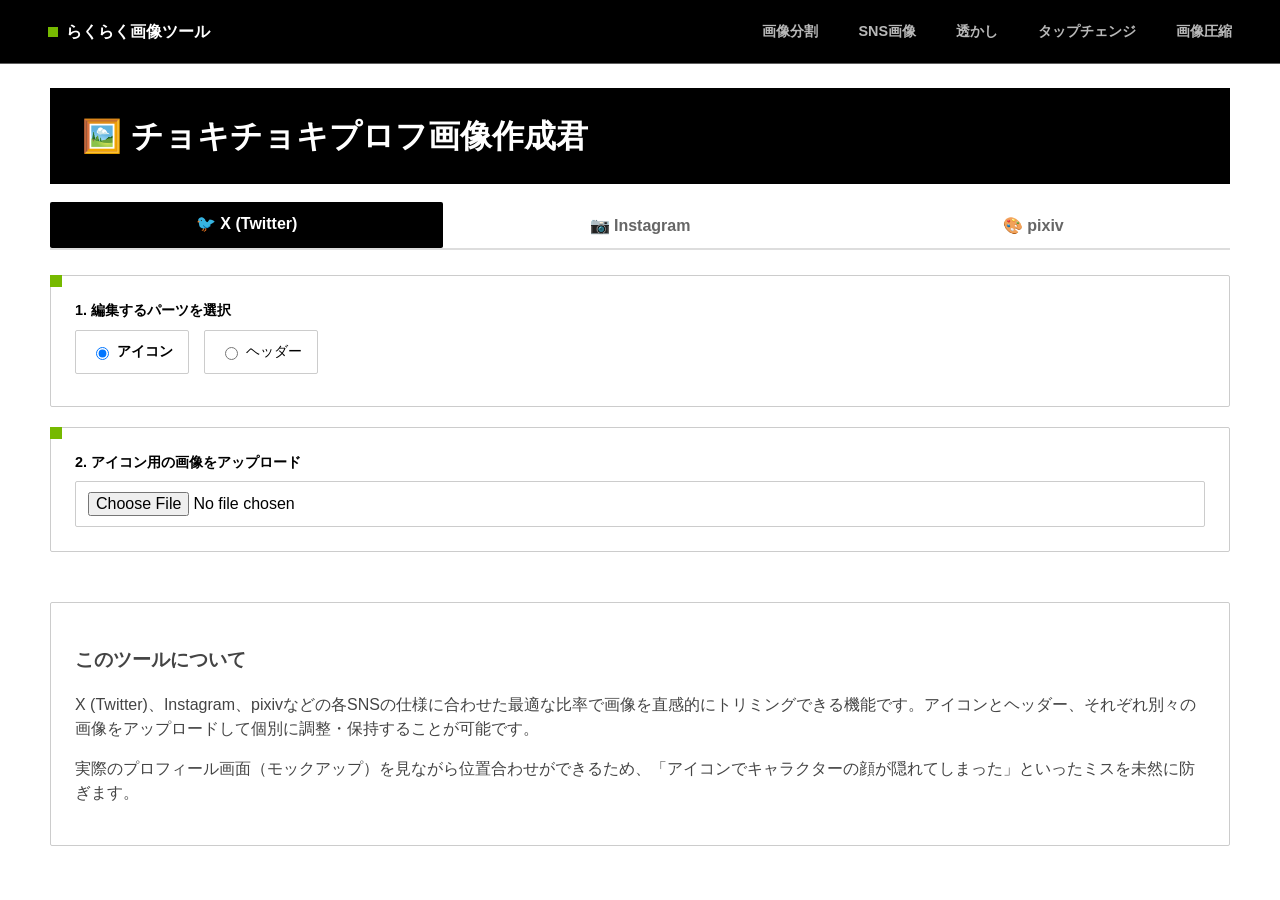
==== commit 4e307ed3: "残り4ツールを公開版デザインのままローカルの最新機能へ更新 splitter / cropper / watermark / image-resolution-downsizer: - 公開版のシェル" ====
--- a/cropper.html
+++ b/cropper.html
@@ -4,19 +4,19 @@
     <meta charset="UTF-8">
     <meta name="viewport" content="width=device-width, initial-scale=1.0">
     <title>チョキチョキプロフ画像作成君 | X・Instagram・pixiv対応SNSプロフ画像作成ツール</title>
-    <link rel="icon" href="data:image/svg+xml,<svg xmlns=%22http://www.w3.org/2000/svg%22 viewBox=%220 0 100 100%22><text y=%22.9em%22 font-size=%2290%22></text></svg>">
+    <link rel="icon" href="data:image/svg+xml,<svg xmlns=%22http://www.w3.org/2000/svg%22 viewBox=%220 0 100 100%22><text y=%22.9em%22 font-size=%2290%22>🖼️</text></svg>">
     <meta name="description" content="X(Twitter)、Instagram、pixivのヘッダー・アイコン用画像をドラッグとズームで直感的に作成できる無料ツール。実際の画面を模したリアルタイムプレビューで確認できます。">
     <style>
         /* 基本・共通CSS */
         body { font-family: 'Helvetica Neue', Arial, sans-serif; background-color: #f4f7f6; color: #333; margin: 0; line-height: 1.6; }
         .navbar { background: #fff; padding: 15px 30px; box-shadow: 0 2px 4px rgba(0,0,0,0.1); display: flex; justify-content: space-between; align-items: center; }
         .navbar a { text-decoration: none; color: #333; font-weight: bold; }
-        .nav-links a { margin-left: 20px; color: #007bff; }
+        .nav-links a { margin-left: 20px; color: #005fcc; }
         .nav-links a:hover { text-decoration: underline; }
-
+        
         .container { max-width: 750px; margin: 30px auto; background: #fff; padding: 30px; border-radius: 8px; box-shadow: 0 4px 6px rgba(0,0,0,0.1); }
-        h1 { font-size: 1.6rem; text-align: center; margin-bottom: 20px; color: #222; border-bottom: 2px solid #007bff; padding-bottom: 10px; display: inline-block; width: 100%;}
-
+        h1 { font-size: 1.6rem; text-align: center; margin-bottom: 20px; color: #222; border-bottom: 2px solid #005fcc; padding-bottom: 10px; display: inline-block; width: 100%;}
+        
         /* SNS切り替えタブ */
         .sns-tabs { display: flex; border-bottom: 2px solid #ddd; margin-bottom: 25px; }
         .sns-tab-btn { flex: 1; padding: 12px 5px; text-align: center; cursor: pointer; font-weight: bold; font-size: 1rem; border: none; background: transparent; color: #666; transition: all 0.3s; }
@@ -30,24 +30,24 @@
         label { display: block; font-weight: bold; margin-bottom: 8px; color: #444; }
         input[type="file"], input[type="range"] { width: 100%; padding: 10px; border: 1px solid #ccc; border-radius: 4px; box-sizing: border-box; font-size: 1rem; }
         input[type="range"] { margin: 10px 0; cursor: pointer; border: none; padding: 0;}
-
+        
         .radio-group { display: flex; gap: 15px; margin-top: 5px; flex-wrap: wrap; }
         .radio-group label { font-weight: normal; display: flex; align-items: center; gap: 5px; cursor: pointer; background: #f1f3f5; padding: 8px 15px; border-radius: 20px; border: 1px solid #ddd; transition: 0.2s;}
-        .radio-group input[type="radio"]:checked + span { font-weight: bold; color: #007bff; }
+        .radio-group input[type="radio"]:checked + span { font-weight: bold; color: #005fcc; }
         .radio-group label:hover { background: #e2e6ea; }
 
         button { padding: 12px; border: none; border-radius: 4px; font-size: 1rem; cursor: pointer; transition: background 0.2s; }
-        .btn-primary { width: 100%; background-color: #007bff; color: white; margin-top: 10px; font-weight: bold; font-size: 1.1rem; padding: 15px;}
+        .btn-primary { width: 100%; background-color: #005fcc; color: white; margin-top: 10px; font-weight: bold; font-size: 1.1rem; padding: 15px;}
         .btn-primary:hover { background-color: #0056b3; }
-        .btn-warning { background-color: #ff9800; color: white; font-weight: bold; padding: 12px 30px; box-shadow: 0 4px 6px rgba(0,0,0,0.1); }
-        .btn-warning:hover { background-color: #e68a00; }
+        .btn-warning { background-color: #b45309; color: white; font-weight: bold; padding: 12px 30px; box-shadow: 0 4px 6px rgba(0,0,0,0.1); }
+        .btn-warning:hover { background-color: #8a3500; }
 
         /* クロップ特有CSS */
         .crop-workspace { position: relative; width: 100%; max-width: 600px; margin: 0 auto; border: 2px solid #ddd; border-radius: 8px; overflow: hidden; background: #e9ecef; touch-action: none; }
         #cropCanvas { display: block; width: 100%; height: auto; cursor: grab; }
         #cropCanvas:active { cursor: grabbing; }
         .zoom-controls { display: flex; align-items: center; gap: 10px; margin-top: 15px; padding: 10px; background: #f8f9fa; border-radius: 8px; }
-
+        
         /* モックアップ共通設定 */
         .mockup-container { margin-top: 30px; display: none; }
         .mockup-title { text-align: center; margin-top: 30px; font-size: 1.3rem; }
@@ -80,11 +80,11 @@
         .px-icon-area { width: 100px; height: 100px; border-radius: 50%; border: 4px solid #fff; margin: -50px auto 10px; position: relative; z-index: 2; background: #fff; box-shadow: 0 2px 4px rgba(0,0,0,0.1); overflow: hidden; }
         .px-icon-area img { width: 100%; height: 100%; object-fit: cover; }
         .px-profile-name { font-weight: bold; font-size: 1.2rem; margin-bottom: 20px; color: #333; }
-
-        #cropResultArea { margin-top: 40px; border-top: 3px solid #28a745; padding-top: 20px; display: none; }
+        
+        #cropResultArea { margin-top: 40px; border-top: 3px solid #1f7a38; padding-top: 20px; display: none; }
         .result-grid { display: grid; gap: 15px; grid-template-columns: repeat(auto-fit, minmax(150px, 1fr)); margin-bottom: 20px; }
         .result-item { text-align: center; background: #fdfdfd; padding: 15px; border: 1px solid #ddd; border-radius: 8px; }
-        .download-btn { display: inline-block; background-color: #28a745; color: white; padding: 8px 15px; text-decoration: none; border-radius: 4px; font-weight: bold; font-size: 0.9rem; width: 100%; box-sizing: border-box;}
+        .download-btn { display: inline-block; background-color: #1f7a38; color: white; padding: 8px 15px; text-decoration: none; border-radius: 4px; font-weight: bold; font-size: 0.9rem; width: 100%; box-sizing: border-box;}
         .seo-content { margin-top: 50px; border-top: 2px solid #eee; padding-top: 30px; color: #444; }
     </style>
     <link rel="stylesheet" href="assets/styles.css">
@@ -105,12 +105,12 @@
 </nav>
 
     <div class="container">
-        <h1> チョキチョキプロフ画像作成君</h1>
+        <h1>🖼️ チョキチョキプロフ画像作成君</h1>
 
         <div class="sns-tabs">
-            <button class="sns-tab-btn active" data-sns="x"> X (Twitter)</button>
-            <button class="sns-tab-btn" data-sns="instagram"> Instagram</button>
-            <button class="sns-tab-btn" data-sns="pixiv"> pixiv</button>
+            <button type="button" class="sns-tab-btn active" data-sns="x">🐦 X (Twitter)</button>
+            <button type="button" class="sns-tab-btn" data-sns="instagram">📷 Instagram</button>
+            <button type="button" class="sns-tab-btn" data-sns="pixiv">🎨 pixiv</button>
         </div>
 
         <div class="form-group">
@@ -128,11 +128,11 @@
 
         <div id="cropWorkspaceGroup" style="display: none;">
             <label>3. 位置とズームを調整 <br><small style="font-weight:normal; color:#666;">※画像をドラッグで移動、マウスホイールでズームできます！</small></label>
-
+            
             <div class="crop-workspace">
-                <canvas id="cropCanvas" width="600" height="400"></canvas>
-            </div>
-
+                <canvas id="cropCanvas" width="600" height="400" aria-label="トリミング位置を調整する画像プレビュー"></canvas>
+            </div>
+            
             <div class="zoom-controls">
                 <span>➖</span>
                 <input type="range" id="cropZoom" step="0.01">
@@ -140,14 +140,14 @@
             </div>
 
             <div id="mockup-x" class="mockup-container" style="display: block;">
-                <h3 class="mockup-title" style="color: #1da1f2;"> X (Twitter) プレビュー</h3>
+                <h3 class="mockup-title" style="color: #1da1f2;">📱 X (Twitter) プレビュー</h3>
                 <p class="mockup-desc">アイコンとヘッダーを別々にアップロードして、全体のバランスを確認できます。</p>
                 <div class="x-profile-mockup">
                     <div class="x-header-area">
-                        <img id="xMockHeader" src="data:image/svg+xml,%3Csvg xmlns='http://www.w3.org/2000/svg' width='600' height='200'%3E%3Crect width='600' height='200' fill='%23c4cfd6'/%3E%3C/svg%3E">
+                        <img id="xMockHeader" alt="Xヘッダープレビュー" src="data:image/svg+xml,%3Csvg xmlns='http://www.w3.org/2000/svg' width='600' height='200'%3E%3Crect width='600' height='200' fill='%23c4cfd6'/%3E%3C/svg%3E">
                     </div>
                     <div class="x-icon-area">
-                        <img id="xMockIcon" src="data:image/svg+xml,%3Csvg xmlns='http://www.w3.org/2000/svg' width='200' height='200'%3E%3Crect width='200' height='200' fill='%23e1e8ed'/%3E%3C/svg%3E">
+                        <img id="xMockIcon" alt="Xアイコンプレビュー" src="data:image/svg+xml,%3Csvg xmlns='http://www.w3.org/2000/svg' width='200' height='200'%3E%3Crect width='200' height='200' fill='%23e1e8ed'/%3E%3C/svg%3E">
                     </div>
                     <div class="x-profile-text">
                         <div class="x-profile-name">あなたの名前</div>
@@ -158,12 +158,12 @@
             </div>
 
             <div id="mockup-instagram" class="mockup-container">
-                <h3 class="mockup-title" style="color: #E1306C;"> Instagram プレビュー</h3>
+                <h3 class="mockup-title" style="color: #E1306C;">📱 Instagram プレビュー</h3>
                 <p class="mockup-desc">正方形の画像が丸くトリミングされた際の見た目を確認できます。</p>
                 <div class="ig-profile-mockup">
                     <div class="ig-header">
                         <div class="ig-icon-area">
-                            <img id="igMockIcon" src="data:image/svg+xml,%3Csvg xmlns='http://www.w3.org/2000/svg' width='100' height='100'%3E%3Crect width='100' height='100' fill='%23e1e8ed'/%3E%3C/svg%3E">
+                            <img id="igMockIcon" alt="Instagramアイコンプレビュー" src="data:image/svg+xml,%3Csvg xmlns='http://www.w3.org/2000/svg' width='100' height='100'%3E%3Crect width='100' height='100' fill='%23e1e8ed'/%3E%3C/svg%3E">
                         </div>
                         <div class="ig-stats">
                             <div><span class="ig-stat-num">123</span>投稿</div>
@@ -179,26 +179,26 @@
             </div>
 
             <div id="mockup-pixiv" class="mockup-container">
-                <h3 class="mockup-title" style="color: #0096fa;"> pixiv プレビュー</h3>
+                <h3 class="mockup-title" style="color: #0096fa;">📱 pixiv プレビュー</h3>
                 <p class="mockup-desc">2:1のヘッダーとアイコンのバランスを調整できます。</p>
                 <div class="px-profile-mockup">
                     <div class="px-header-area">
-                        <img id="pxMockHeader" src="data:image/svg+xml,%3Csvg xmlns='http://www.w3.org/2000/svg' width='600' height='300'%3E%3Crect width='600' height='300' fill='%23c4cfd6'/%3E%3C/svg%3E">
+                        <img id="pxMockHeader" alt="pixivヘッダープレビュー" src="data:image/svg+xml,%3Csvg xmlns='http://www.w3.org/2000/svg' width='600' height='300'%3E%3Crect width='600' height='300' fill='%23c4cfd6'/%3E%3C/svg%3E">
                     </div>
                     <div class="px-icon-area">
-                        <img id="pxMockIcon" src="data:image/svg+xml,%3Csvg xmlns='http://www.w3.org/2000/svg' width='100' height='100'%3E%3Crect width='100' height='100' fill='%23e1e8ed'/%3E%3C/svg%3E">
+                        <img id="pxMockIcon" alt="pixivアイコンプレビュー" src="data:image/svg+xml,%3Csvg xmlns='http://www.w3.org/2000/svg' width='100' height='100'%3E%3Crect width='100' height='100' fill='%23e1e8ed'/%3E%3C/svg%3E">
                     </div>
                     <div class="px-profile-name">あなたの名前</div>
                 </div>
             </div>
 
-            <button id="cropProcessBtn" class="btn-primary" style="margin-top: 25px;"> 設定したパーツを一括出力</button>
+            <button id="cropProcessBtn" type="button" class="btn-primary" style="margin-top: 25px;">💾 設定したパーツを一括出力</button>
         </div>
 
         <div id="cropResultArea">
-            <h2 style="text-align: center; color: #28a745;">完成した画像</h2>
+            <h2 style="text-align: center; color: #1f7a38;">完成した画像</h2>
             <div style="text-align: center; margin-bottom: 20px;">
-                <button id="cropDownloadAllBtn" class="btn-warning" style="display:none;"> すべて一括保存</button>
+                <button id="cropDownloadAllBtn" type="button" class="btn-warning" style="display:none;">📦 すべて一括保存</button>
             </div>
             <div id="cropResultContainer" class="result-grid"></div>
         </div>
@@ -211,20 +211,20 @@
     </div>
 
 <script>
-    function loadImage(file) { return new Promise((r, j) => { const i = new Image(); i.onload = () => r(i); i.onerror = j; i.src = URL.createObjectURL(file); }); }
+    function loadImage(file) { return new Promise((r, j) => { const url = URL.createObjectURL(file); const i = new Image(); i.onload = () => { URL.revokeObjectURL(url); r(i); }; i.onerror = error => { URL.revokeObjectURL(url); j(error); }; i.src = url; }); }
 
     // 全SNS・全パーツの状態を独立して保持
-    const states = {
+    const states = { 
         x: { icon: { img: null, scale: 1, posX: 0, posY: 0 }, header: { img: null, scale: 1, posX: 0, posY: 0 } },
         instagram: { icon: { img: null, scale: 1, posX: 0, posY: 0 } }, // Instagramはアイコンのみ
         pixiv: { icon: { img: null, scale: 1, posX: 0, posY: 0 }, header: { img: null, scale: 1, posX: 0, posY: 0 } }
     };
 
     let activeSNS = 'x';
-    let activeTarget = 'icon';
+    let activeTarget = 'icon'; 
     let isPanning = false; let startX = 0, startY = 0;
-
-    const canvas = document.getElementById('cropCanvas');
+    
+    const canvas = document.getElementById('cropCanvas'); 
     const ctx = canvas.getContext('2d');
     const zoomSlider = document.getElementById('cropZoom');
     const CANVAS_W = 600; const CANVAS_H = 400;
@@ -266,12 +266,12 @@
     function updateUIForCurrentState() {
         const targetName = activeTarget === 'icon' ? 'アイコン' : 'ヘッダー';
         document.getElementById('cropUploadLabel').textContent = `2. ${targetName}用の画像をアップロード`;
-        document.getElementById('cropImageInput').value = '';
-        document.getElementById('cropProcessBtn').textContent = ` ${activeSNS.toUpperCase()}用に出力する`;
-
+        document.getElementById('cropImageInput').value = ''; 
+        document.getElementById('cropProcessBtn').textContent = `💾 ${activeSNS.toUpperCase()}用に出力する`;
+        
         if (states[activeSNS][activeTarget].img) {
-            document.getElementById('cropWorkspaceGroup').style.display = 'block';
-            updateSliderRange();
+            document.getElementById('cropWorkspaceGroup').style.display = 'block'; 
+            updateSliderRange(); 
             draw();
         } else {
             // 現在のパーツに画像がない場合、空キャンバスを描画するか隠す
@@ -285,9 +285,9 @@
     }
 
     function drawEmptyCanvas() {
-        ctx.clearRect(0, 0, CANVAS_W, CANVAS_H);
+        ctx.clearRect(0, 0, CANVAS_W, CANVAS_H); 
         ctx.fillStyle = '#ccc'; ctx.fillRect(0, 0, CANVAS_W, CANVAS_H);
-        ctx.fillStyle = '#333'; ctx.font = "bold 20px sans-serif"; ctx.textAlign = "center";
+        ctx.fillStyle = '#333'; ctx.font = "bold 20px sans-serif"; ctx.textAlign = "center"; 
         ctx.fillText("画像をアップロードしてください", CANVAS_W/2, CANVAS_H/2);
     }
 
@@ -295,7 +295,7 @@
     document.getElementById('cropImageInput').addEventListener('change', async (e) => {
         if (!e.target.files[0]) return;
         states[activeSNS][activeTarget].img = await loadImage(e.target.files[0]);
-        document.getElementById('cropWorkspaceGroup').style.display = 'block';
+        document.getElementById('cropWorkspaceGroup').style.display = 'block'; 
         document.getElementById('cropResultArea').style.display = 'none';
         resetView();
     });
@@ -303,16 +303,16 @@
     // 各SNSの設定値 (キャンバス内座標と出力サイズ)
     function getConfig() {
         if (activeSNS === 'x') {
-            return activeTarget === 'icon'
-                ? { w: 300, h: 300, x: 150, y: 50, radius: 150, outW: 400, outH: 400 }
+            return activeTarget === 'icon' 
+                ? { w: 300, h: 300, x: 150, y: 50, radius: 150, outW: 400, outH: 400 } 
                 : { w: 600, h: 200, x: 0, y: 100, radius: 0, outW: 1500, outH: 500 };
         } else if (activeSNS === 'instagram') {
             return { w: 300, h: 300, x: 150, y: 50, radius: 150, outW: 400, outH: 400 };
         } else if (activeSNS === 'pixiv') {
             // pixivのヘッダーは2:1なので、600x300の枠を描画
-            return activeTarget === 'icon'
-                ? { w: 300, h: 300, x: 150, y: 50, radius: 150, outW: 500, outH: 500 }
-                : { w: 600, h: 300, x: 0, y: 50, radius: 0, outW: 1200, outH: 600 };
+            return activeTarget === 'icon' 
+                ? { w: 300, h: 300, x: 150, y: 50, radius: 150, outW: 500, outH: 500 } 
+                : { w: 600, h: 300, x: 0, y: 50, radius: 0, outW: 1200, outH: 600 }; 
         }
     }
 
@@ -349,7 +349,7 @@
 
     zoomSlider.addEventListener('input', (e) => applyZoom(parseFloat(e.target.value)));
     canvas.addEventListener('wheel', (e) => {
-        if (!states[activeSNS][activeTarget].img) return; e.preventDefault();
+        if (!states[activeSNS][activeTarget].img) return; e.preventDefault(); 
         applyZoom(states[activeSNS][activeTarget].scale - (e.deltaY > 0 ? 0.05 : -0.05));
     }, { passive: false });
 
@@ -357,14 +357,14 @@
     canvas.addEventListener('pointerdown', e => {
         if (!states[activeSNS][activeTarget].img) return; isPanning = true;
         const rect = canvas.getBoundingClientRect(); const ratio = CANVAS_W / rect.width;
-        startX = (e.clientX - rect.left) * ratio - states[activeSNS][activeTarget].posX;
+        startX = (e.clientX - rect.left) * ratio - states[activeSNS][activeTarget].posX; 
         startY = (e.clientY - rect.top) * ratio - states[activeSNS][activeTarget].posY;
         canvas.setPointerCapture(e.pointerId);
     });
     canvas.addEventListener('pointermove', e => {
         if (!isPanning) return;
         const rect = canvas.getBoundingClientRect(); const ratio = CANVAS_W / rect.width;
-        states[activeSNS][activeTarget].posX = (e.clientX - rect.left) * ratio - startX;
+        states[activeSNS][activeTarget].posX = (e.clientX - rect.left) * ratio - startX; 
         states[activeSNS][activeTarget].posY = (e.clientY - rect.top) * ratio - startY;
         clampState(); draw();
     });
@@ -373,24 +373,24 @@
 
     // --- 描画処理 ---
     function draw() {
-        const s = states[activeSNS][activeTarget];
+        const s = states[activeSNS][activeTarget]; 
         if (!s.img) { drawEmptyCanvas(); return; }
-
-        ctx.clearRect(0, 0, CANVAS_W, CANVAS_H);
+        
+        ctx.clearRect(0, 0, CANVAS_W, CANVAS_H); 
         ctx.drawImage(s.img, s.posX, s.posY, s.img.width * s.scale, s.img.height * s.scale);
-
+        
         const conf = getConfig();
         ctx.fillStyle = 'rgba(0, 0, 0, 0.7)'; ctx.beginPath(); ctx.rect(0, 0, CANVAS_W, CANVAS_H);
-
+        
         if (activeTarget === 'icon') {
-            ctx.moveTo(conf.x + conf.w/2 + conf.radius, conf.y + conf.h/2);
+            ctx.moveTo(conf.x + conf.w/2 + conf.radius, conf.y + conf.h/2); 
             ctx.arc(conf.x + conf.w/2, conf.y + conf.h/2, conf.radius, 0, Math.PI * 2, true);
         } else {
-            ctx.moveTo(conf.x, conf.y); ctx.lineTo(conf.x, conf.y + conf.h);
+            ctx.moveTo(conf.x, conf.y); ctx.lineTo(conf.x, conf.y + conf.h); 
             ctx.lineTo(conf.x + conf.w, conf.y + conf.h); ctx.lineTo(conf.x + conf.w, conf.y); ctx.lineTo(conf.x, conf.y);
         }
         ctx.fill();
-        ctx.strokeStyle = '#fff'; ctx.lineWidth = 2; ctx.setLineDash([5, 5]); ctx.stroke(); ctx.setLineDash([]);
+        ctx.strokeStyle = '#fff'; ctx.lineWidth = 2; ctx.setLineDash([5, 5]); ctx.stroke(); ctx.setLineDash([]); 
         updateMockup(conf);
     }
 
@@ -401,7 +401,7 @@
         const temp = document.createElement('canvas'); temp.width = conf.w; temp.height = conf.h;
         temp.getContext('2d').drawImage(s.img, s.posX - conf.x, s.posY - conf.y, s.img.width * s.scale, s.img.height * s.scale);
         const dataUrl = temp.toDataURL('image/jpeg', 0.8);
-
+        
         if (activeSNS === 'x') {
             document.getElementById(activeTarget === 'icon' ? 'xMockIcon' : 'xMockHeader').src = dataUrl;
         } else if (activeSNS === 'instagram') {
@@ -414,34 +414,34 @@
     // --- 一括出力処理 ---
     document.getElementById('cropProcessBtn').addEventListener('click', () => {
         const container = document.getElementById('cropResultContainer'); container.innerHTML = ''; let outCount = 0;
-
+        
         // 選択中のSNSに必要なパーツリスト (Instagramならiconのみ)
         const targets = activeSNS === 'instagram' ? ['icon'] : ['icon', 'header'];
-
+        
         targets.forEach(target => {
             const s = states[activeSNS][target]; if (!s.img) return; outCount++;
-
+            
             // 設定値取得のために一時的にactiveTargetを切り替える
             const originalTarget = activeTarget;
             activeTarget = target;
             const conf = getConfig();
             activeTarget = originalTarget; // 元に戻す
 
-            const exp = document.createElement('canvas'); const eCtx = exp.getContext('2d');
+            const exp = document.createElement('canvas'); const eCtx = exp.getContext('2d'); 
             exp.width = conf.outW; exp.height = conf.outH;
-
+            
             eCtx.drawImage(s.img, (s.posX - conf.x) * (conf.outW / conf.w), (s.posY - conf.y) * (conf.outW / conf.w), s.img.width * s.scale * (conf.outW / conf.w), s.img.height * s.scale * (conf.outW / conf.w));
-
+            
             const dataUrl = exp.toDataURL('image/png'); const fileName = `${activeSNS}_${target}.png`;
             const div = document.createElement('div'); div.className = 'result-item';
             div.innerHTML = `<h3 style="margin-top:0; color:#1da1f2;">${target === 'icon' ? 'アイコン' : 'ヘッダー'}</h3>
-                <img src="${dataUrl}" style="${target === 'icon' ? 'border-radius:50%; max-width:150px;' : 'width:100%;'}">
-                <a href="${dataUrl}" download="${fileName}" class="download-btn crop-dl-btn"> ${fileName} を保存</a>`;
+                <img src="${dataUrl}" alt="${target === 'icon' ? 'アイコン' : 'ヘッダー'}出力プレビュー" style="${target === 'icon' ? 'border-radius:50%; max-width:150px;' : 'width:100%;'}">
+                <a href="${dataUrl}" download="${fileName}" class="download-btn crop-dl-btn">⬇️ ${fileName} を保存</a>`;
             container.appendChild(div);
         });
-
+        
         if (outCount === 0) { alert("画像がアップロードされていません。"); return; }
-
+        
         document.getElementById('cropDownloadAllBtn').style.display = outCount >= 2 ? 'inline-block' : 'none';
         document.getElementById('cropResultArea').style.display = 'block'; document.getElementById('cropResultArea').scrollIntoView({ behavior: 'smooth' });
     });
@@ -449,9 +449,9 @@
     document.getElementById('cropDownloadAllBtn').addEventListener('click', async (e) => {
         const links = document.querySelectorAll('.crop-dl-btn');
         if (links.length === 0 || !confirm('一括ダウンロードします。許可を求められたら「許可」を押してください。')) return;
-        const btn = e.target; btn.disabled = true; btn.textContent = ' ダウンロード中...';
+        const btn = e.target; btn.disabled = true; btn.textContent = '📦 ダウンロード中...';
         for (let i = 0; i < links.length; i++) { links[i].click(); await new Promise(r => setTimeout(r, 500)); }
-        btn.textContent = ' 完了'; setTimeout(() => { btn.disabled = false; btn.textContent = ' すべて一括保存'; }, 3000);
+        btn.textContent = '✅ 完了！'; setTimeout(() => { btn.disabled = false; btn.textContent = '📦 すべて一括保存'; }, 3000);
     });
 
     // 初期化表示
--- a/assets/styles.css
+++ b/assets/styles.css
@@ -112,7 +112,7 @@
 .site-cta,
 .btn,
 .btn-primary,
-button:not(.secondary):not(.sns-tab-btn):not(.tab-btn):not(.danger),
+button:not(.secondary):not(.sns-tab-btn):not(.tab-btn):not(.danger):not(.tool-btn):not(.mode-btn),
 .download-btn {
   min-height: 44px;
   border: 1px solid var(--nv-green) !important;
@@ -128,7 +128,7 @@
 .site-cta:hover,
 .btn:hover,
 .btn-primary:hover,
-button:not(.secondary):not(.sns-tab-btn):not(.tab-btn):not(.danger):hover,
+button:not(.secondary):not(.sns-tab-btn):not(.tab-btn):not(.danger):not(.tool-btn):not(.mode-btn):hover,
 .download-btn:hover {
   background: var(--nv-green-dark) !important;
   border-color: var(--nv-green-dark) !important;
@@ -466,9 +466,14 @@
 }
 
 .tool-page .sub,
-.tool-page .lead,
-.tool-hero .sub {
+.tool-hero .sub,
+.tool-hero .lead {
   color: var(--on-dark-muted) !important;
+}
+
+/* 黒帯の外に置かれたリード文。白背景に白文字で消えてしまうのを防ぐ。 */
+.tool-page .lead {
+  color: var(--muted) !important;
 }
 
 .form-group,
@@ -851,3 +856,14 @@
     white-space: normal;
   }
 }
+
+/* 前面レイヤーガイドへの補助リンク（ツールカード内） */
+.tool-card .tool-sub-link {
+  display: inline-block;
+  margin-top: 10px;
+  color: var(--nv-green-dark) !important;
+  font-size: .85rem;
+  font-weight: 700;
+  text-decoration: none;
+}
+.tool-card .tool-sub-link:hover { text-decoration: underline; }
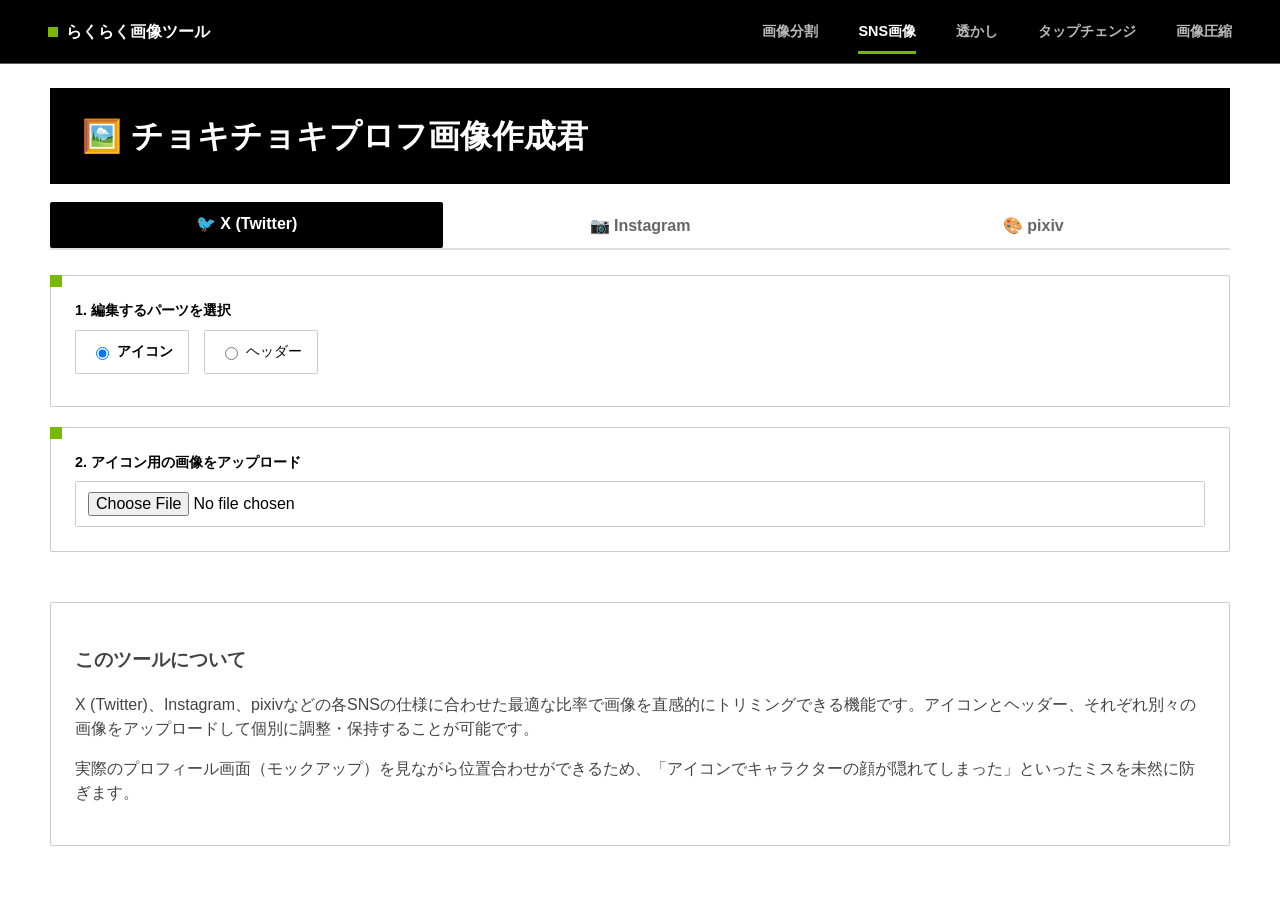
==== commit 8f125d0c: "画像分割を「ちょきちょきカットくん」に改名し、Xの横スワイプ表示に対応 - 横に分割（左→右）モードを追加。横長の画像はこのモードで開始し、おすすめの枚数も表示 - Xのプレビューを2026年7〜8月" ====
--- a/cropper.html
+++ b/cropper.html
@@ -87,7 +87,8 @@
         .download-btn { display: inline-block; background-color: #1f7a38; color: white; padding: 8px 15px; text-decoration: none; border-radius: 4px; font-weight: bold; font-size: 0.9rem; width: 100%; box-sizing: border-box;}
         .seo-content { margin-top: 50px; border-top: 2px solid #eee; padding-top: 30px; color: #444; }
     </style>
-    <link rel="stylesheet" href="assets/styles.css">
+    <link rel="stylesheet" href="assets/styles.css?v=20261113">
+    <script src="assets/site.js?v=20261113"></script>
     <script async src="https://pagead2.googlesyndication.com/pagead/js/adsbygoogle.js?client=ca-pub-3769360007517865"
      crossorigin="anonymous"></script>
 </head>
@@ -436,8 +437,9 @@
             const div = document.createElement('div'); div.className = 'result-item';
             div.innerHTML = `<h3 style="margin-top:0; color:#1da1f2;">${target === 'icon' ? 'アイコン' : 'ヘッダー'}</h3>
                 <img src="${dataUrl}" alt="${target === 'icon' ? 'アイコン' : 'ヘッダー'}出力プレビュー" style="${target === 'icon' ? 'border-radius:50%; max-width:150px;' : 'width:100%;'}">
-                <a href="${dataUrl}" download="${fileName}" class="download-btn crop-dl-btn">⬇️ ${fileName} を保存</a>`;
+                <a href="${dataUrl}" download="${fileName}" class="download-btn crop-dl-btn">${RakurakuSave.env === 'pc' ? '⬇️' : '📷'} ${fileName} を保存</a>`;
             container.appendChild(div);
+            RakurakuSave.track(div.querySelector('.crop-dl-btn'));
         });
         
         if (outCount === 0) { alert("画像がアップロードされていません。"); return; }
@@ -446,13 +448,8 @@
         document.getElementById('cropResultArea').style.display = 'block'; document.getElementById('cropResultArea').scrollIntoView({ behavior: 'smooth' });
     });
 
-    document.getElementById('cropDownloadAllBtn').addEventListener('click', async (e) => {
-        const links = document.querySelectorAll('.crop-dl-btn');
-        if (links.length === 0 || !confirm('一括ダウンロードします。許可を求められたら「許可」を押してください。')) return;
-        const btn = e.target; btn.disabled = true; btn.textContent = '📦 ダウンロード中...';
-        for (let i = 0; i < links.length; i++) { links[i].click(); await new Promise(r => setTimeout(r, 500)); }
-        btn.textContent = '✅ 完了！'; setTimeout(() => { btn.disabled = false; btn.textContent = '📦 すべて一括保存'; }, 3000);
-    });
+    // 一括保存（スマホは写真アプリ・ギャラリーに入る画像として保存。くわしくは assets/site.js）
+    RakurakuSave.bindBulk(document.getElementById('cropDownloadAllBtn'), () => document.querySelectorAll('.crop-dl-btn'));
 
     // 初期化表示
     updateUIForCurrentState();
--- a/assets/styles.css
+++ b/assets/styles.css
@@ -600,32 +600,34 @@
   border-top: 1px solid var(--line) !important;
 }
 
-.splitter-page .container {
+/* 画像分割: 左に設定、右にプレビュー。スマホでは 1 列で、使う順（画像 → モード → プレビュー → 設定 → X の見え方 → 出力）に並べる */
+.splitter-page .split-layout {
   display: grid;
   grid-template-columns: 360px minmax(0, 1fr);
   gap: 18px;
-}
-
-.splitter-page .container > h1,
-.splitter-page .container > .seo-content {
-  grid-column: 1 / -1;
-}
-
-.splitter-page .container > .form-group:nth-of-type(1),
-.splitter-page .container > .form-group:nth-of-type(2),
-.splitter-page #splitProcessBtn {
-  grid-column: 1;
-}
-
-.splitter-page #splitPreviewGroup,
-.splitter-page #xSplitPreviewArea,
-.splitter-page #splitResultArea {
-  grid-column: 2;
+  align-items: start;
+}
+
+.splitter-page .split-side,
+.splitter-page .split-main {
+  display: flex;
+  flex-direction: column;
+  gap: 18px;
+  min-width: 0;
+}
+
+.splitter-page .split-side > *,
+.splitter-page .split-main > * {
+  margin: 0 !important;
+}
+
+.splitter-page .seo-content {
+  margin-top: 18px !important;
 }
 
 .splitter-page #xSplitPreviewArea {
-  margin: 0 0 18px !important;
-  border-color: var(--line) !important;
+  border: 1px solid var(--line) !important;
+  border-radius: var(--radius) !important;
   background: var(--canvas) !important;
 }
 
@@ -681,35 +683,108 @@
     grid-template-columns: repeat(2, minmax(0, 1fr));
   }
 
-  .splitter-page .container {
-    grid-template-columns: 1fr;
-  }
-
-  .splitter-page .container > * {
-    grid-column: 1 !important;
-  }
+  .splitter-page .split-layout {
+    display: flex;
+    flex-direction: column;
+    align-items: stretch;
+  }
+
+  .splitter-page .split-side > *,
+  .splitter-page .split-main > * {
+    min-width: 0;
+    max-width: 100%;
+  }
+
+  .splitter-page .split-side,
+  .splitter-page .split-main {
+    display: contents;
+  }
+
+  .splitter-page #uploadGroup { order: 1; }
+  .splitter-page #splitModeGroup { order: 2; }
+  .splitter-page #splitPreviewGroup { order: 3; }
+  .splitter-page #splitSettingsGroup { order: 4; }
+  .splitter-page #xSplitPreviewArea { order: 5; }
+  .splitter-page #splitProcessBtn { order: 6; }
+  .splitter-page #splitResultArea { order: 7; }
 }
 
 @media (max-width: 720px) {
+  /* スマホでも一段のバーにする。ツールのリンクは横にスクロールし、端はぼかして続きがあると分かるようにする */
   .navbar,
   .site-nav {
     position: static;
-    padding: 14px 20px;
-    align-items: flex-start;
-    flex-direction: column;
-    gap: 8px;
+    min-height: 52px;
+    padding: 0 0 0 14px;
+    flex-direction: row;
+    flex-wrap: nowrap;
+    align-items: center;
+    gap: 12px;
+  }
+
+  .brand,
+  .site-brand {
+    flex: 0 0 auto;
+    min-height: 52px;
+    padding-left: 15px;
+    font-size: .86rem !important;
+  }
+
+  .brand::before,
+  .site-brand::before {
+    width: 8px;
+    height: 8px;
   }
 
   .nav-links,
   .site-links {
+    flex: 1 1 auto;
+    min-width: 0;
+    flex-wrap: nowrap;
     justify-content: flex-start;
-    gap: 4px 14px;
+    gap: 0 16px;
+    padding-right: 16px;
+    overflow-x: auto;
+    overscroll-behavior-x: contain;
+    -webkit-overflow-scrolling: touch;
+    scrollbar-width: none;
+  }
+
+  .nav-links::-webkit-scrollbar,
+  .site-links::-webkit-scrollbar {
+    display: none;
   }
 
   .nav-links a,
   .site-links a {
-    min-height: 44px;
+    flex: 0 0 auto;
+    min-height: 52px;
+    margin-left: 0 !important; /* 各ページに残る古い余白指定（margin-left: 20px）を打ち消し、間隔を gap にそろえる */
+    white-space: nowrap;
     font-size: .82rem !important;
+  }
+
+  .site-links .site-cta {
+    min-height: 36px;
+    padding: 0 12px;
+  }
+
+  .nav-links.can-right,
+  .site-links.can-right {
+    -webkit-mask-image: linear-gradient(90deg, #000 calc(100% - 32px), transparent);
+    mask-image: linear-gradient(90deg, #000 calc(100% - 32px), transparent);
+  }
+
+  .nav-links.can-left,
+  .site-links.can-left {
+    -webkit-mask-image: linear-gradient(90deg, transparent, #000 24px);
+    mask-image: linear-gradient(90deg, transparent, #000 24px);
+  }
+
+  .nav-links.can-left.can-right,
+  .site-links.can-left.can-right {
+    -webkit-mask-image: linear-gradient(90deg, transparent, #000 24px, #000 calc(100% - 32px), transparent);
+    mask-image: linear-gradient(90deg, transparent, #000 24px, #000 calc(100% - 32px), transparent);
   }
 
   .home-hero {
@@ -851,10 +926,23 @@
     font-size: 1.45rem !important;
   }
 
-  .navbar .brand,
-  .site-brand {
-    white-space: normal;
-  }
+}
+
+/* 今いるページのリンク */
+.nav-links a[aria-current="page"],
+.site-links a[aria-current="page"] {
+  color: var(--on-dark) !important;
+  box-shadow: inset 0 -3px 0 var(--nv-green);
+}
+
+/* 一括保存ボタンの下の、スマホ向けの説明 */
+.save-hint {
+  max-width: 520px;
+  margin: 10px auto 0;
+  color: var(--muted);
+  font-size: .82rem;
+  line-height: 1.6;
+  text-align: center;
 }
 
 /* 前面レイヤーガイドへの補助リンク（ツールカード内） */
@@ -867,3 +955,16 @@
   text-decoration: none;
 }
 .tool-card .tool-sub-link:hover { text-decoration: underline; }
+
+/* タップチェンジは前面レイヤー編集の作業領域の広さが作業性に直結するため、
+   このページだけ他のツールページの横幅上限(1180px)を適用しない。 */
+.tap-change-page main {
+  width: min(1680px, calc(100% - 24px)) !important;
+  max-width: none !important;
+}
+
+@media (min-width: 1600px) {
+  .tap-change-page main {
+    width: min(1880px, calc(100% - 28px)) !important;
+  }
+}
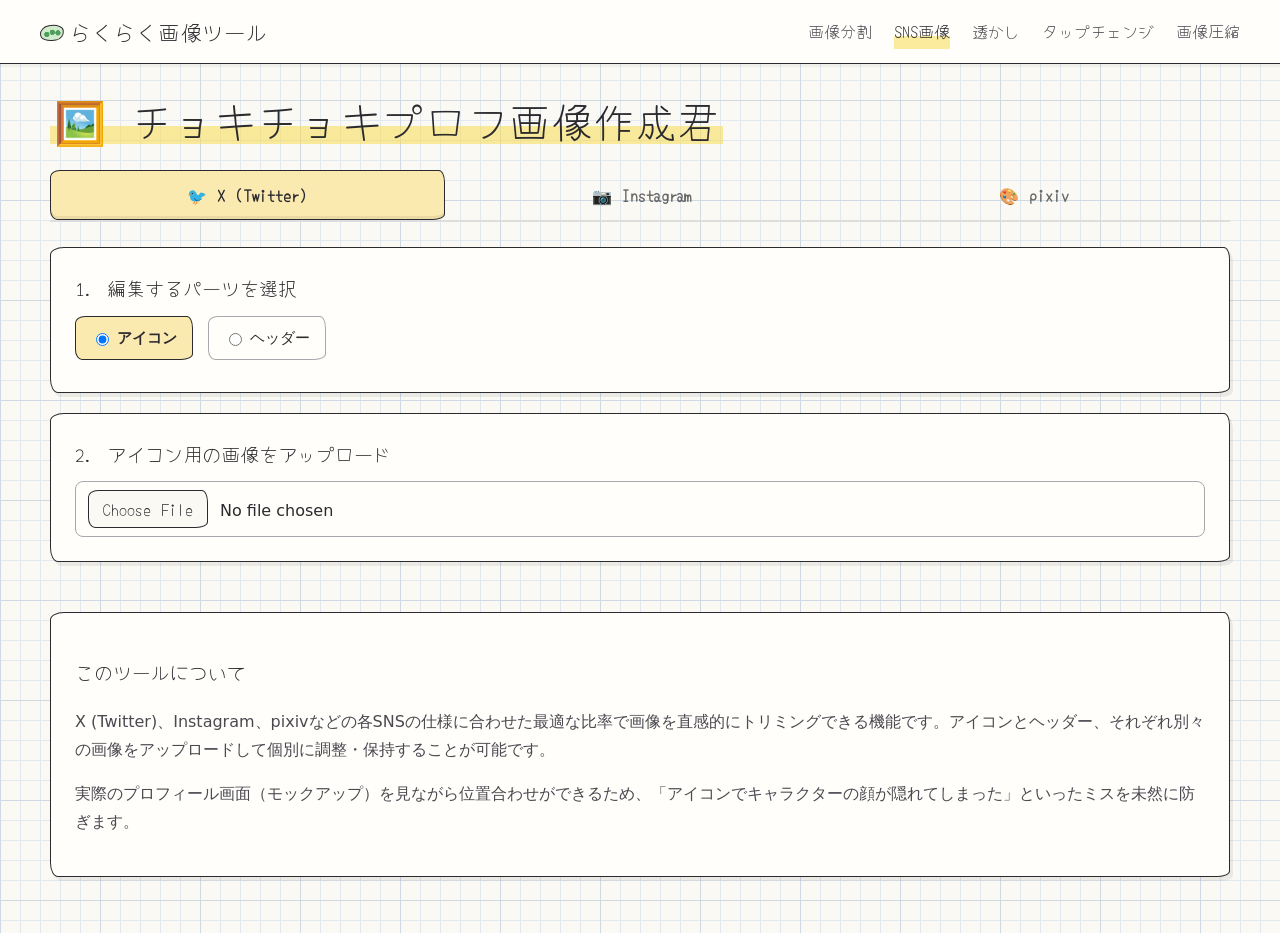
==== commit c1c14178: "サイト全体をえだまめmap に寄せたデザインに作り直し - 生成りの方眼紙の上に、インクの線で描いた紙を置く見た目に（黒い帯と黄緑のボタンをやめる） - 見出し・ボタン・ナビは手書きの Yomogi、" ====
--- a/cropper.html
+++ b/cropper.html
@@ -87,7 +87,7 @@
         .download-btn { display: inline-block; background-color: #1f7a38; color: white; padding: 8px 15px; text-decoration: none; border-radius: 4px; font-weight: bold; font-size: 0.9rem; width: 100%; box-sizing: border-box;}
         .seo-content { margin-top: 50px; border-top: 2px solid #eee; padding-top: 30px; color: #444; }
     </style>
-    <link rel="stylesheet" href="assets/styles.css?v=20261113">
+    <link rel="stylesheet" href="assets/styles.css?v=20261113b">
     <script src="assets/site.js?v=20261113"></script>
     <script async src="https://pagead2.googlesyndication.com/pagead/js/adsbygoogle.js?client=ca-pub-3769360007517865"
      crossorigin="anonymous"></script>
--- a/assets/styles.css
+++ b/assets/styles.css
@@ -1,20 +1,42 @@
+@import url("https://fonts.googleapis.com/css2?family=Yomogi&display=swap");
+
+/*
+ * らくらく画像ツール 共通スタイル（2026-11-13 えだまめmap のデザインに寄せて作り直し）
+ *  - 生成りの方眼紙の上に、インクの線（1.5px）で描いた紙を置く
+ *  - 字はいつもインク色。色は線と塗りだけに使う
+ *  - 見出し・ボタンは手書きの Yomogi、本文は読みやすい OS のゴシック
+ *  - 見出しには蛍光ペンを 1 本。塗ったボタン（オレンジ）は、その画面の主な操作 1 つだけ
+ *  - 角は手で切ったように少しゆがませ、影は真下にずらしたインクの影
+ * 色の値は えだまめmap（C:\Users\nogi4\ClaudeCode\doodlemap の src/ui/theme.ts・dist/pages.css）の写し。
+ * 各ツールのページには古い見た目の <style> が残っているので、ここで上書きする（!important が多いのはそのため）。
+ */
 :root {
-  --nv-green: #76b900;
-  --nv-green-dark: #5a8d00;
-  --ink: #000;
-  --body: #1a1a1a;
-  --muted: #757575;
-  --stone: #898989;
-  --canvas: #fff;
-  --soft: #f7f7f7;
-  --line: #ccc;
-  --line-dark: #5e5e5e;
-  --dark: #000;
-  --dark-panel: #1a1a1a;
-  --on-dark: #fff;
-  --on-dark-muted: rgba(255, 255, 255, .72);
-  --radius: 2px;
-  --section: 64px;
+  --paper: #fbf9f4;
+  --grid: #e2e8ef;
+  --grid-major: #cfd9e4;
+  --panel: #fffefa;
+  --hover: #f3f0e8;
+  --ink: #2b2a2e;
+  --ink2: #4a4950;
+  --ink3: #6b6a70;
+  --ink4: #a9a8ad;
+  --select: #3d7bcb;
+  --accent: #f3aa3c;
+  --accent-hover: #f0a02c;
+  --highlighter: rgba(247, 219, 79, .55);
+  --pod: #4e9f5b;
+  --pod-fill: #d3ebcd;
+  --kiiro-fill: #fbeab0;
+  --red-pen: #c9443b;
+  --tape: rgba(242, 167, 188, .78);
+  --tape-mint: rgba(168, 216, 208, .78);
+  --hand: "Yomogi", "Hiragino Maru Gothic ProN", "BIZ UDPGothic", "Noto Sans JP", sans-serif;
+  --body: "Hiragino Sans", "Hiragino Kaku Gothic ProN", "Noto Sans JP", "Yu Gothic UI", "Yu Gothic", Meiryo, system-ui, sans-serif;
+  --r-sheet: 14px 6px 12px 8px / 8px 12px 6px 14px;
+  --r-card: 12px 7px 14px 8px / 8px 14px 7px 12px;
+  --r-btn: 10px 6px 12px 7px / 7px 12px 6px 10px;
+  --shadow: 3px 4px 0 rgba(43, 42, 46, .08);
+  --line: 1.5px solid var(--ink);
   color-scheme: light;
 }
 
@@ -24,32 +46,56 @@
 
 html {
   scroll-behavior: smooth;
-}
-
+  -webkit-text-size-adjust: 100%;
+}
+
+/* 方眼紙: 20px の細い線、100px（5 マス）ごとに太い線 */
 body {
   margin: 0;
-  background: var(--canvas);
-  color: var(--body);
-  font-family: Inter, Arial, "Helvetica Neue", sans-serif;
-  line-height: 1.5;
+  color: var(--ink) !important;
+  font-family: var(--body) !important;
+  line-height: 1.75;
   letter-spacing: 0;
+  background-color: var(--paper) !important;
+  background-image:
+    linear-gradient(var(--grid-major) 1px, transparent 1px),
+    linear-gradient(90deg, var(--grid-major) 1px, transparent 1px),
+    linear-gradient(var(--grid) 1px, transparent 1px),
+    linear-gradient(90deg, var(--grid) 1px, transparent 1px) !important;
+  background-size: 100px 100px, 100px 100px, 20px 20px, 20px 20px !important;
 }
 
 a {
-  color: inherit;
-}
-
+  color: var(--ink);
+  text-decoration-color: var(--select);
+  text-decoration-thickness: 2px;
+  text-underline-offset: 3px;
+}
+
+a:focus-visible,
+button:focus-visible,
+summary:focus-visible,
+input:focus-visible,
+select:focus-visible,
+textarea:focus-visible {
+  outline: 2px dashed var(--select) !important;
+  outline-offset: 3px;
+}
+
+/* ---------- 頭の帯（全ページ共通） ---------- */
 .navbar,
 .site-nav {
   position: sticky;
   top: 0;
   z-index: 20;
   min-height: 64px;
-  padding: 0 48px;
-  background: var(--dark) !important;
-  color: var(--on-dark);
-  border-bottom: 1px solid var(--line-dark);
-  box-shadow: none !important;
+  padding: 0 40px !important;
+  background: rgba(255, 254, 250, .94) !important;
+  -webkit-backdrop-filter: blur(6px);
+  backdrop-filter: blur(6px);
+  color: var(--ink);
+  border-bottom: var(--line);
+  box-shadow: 0 3px 0 rgba(43, 42, 46, .05) !important;
   display: flex;
   align-items: center;
   justify-content: space-between;
@@ -58,19 +104,22 @@
 
 .navbar a,
 .site-nav a {
-  color: var(--on-dark) !important;
+  color: var(--ink) !important;
   text-decoration: none;
-  font-weight: 700;
-}
-
+}
+
+/* ロゴ: 手書きの名前と、えだまめのさやのような緑の丸 */
 .brand,
 .site-brand {
   position: relative;
   display: inline-flex;
   align-items: center;
   min-height: 44px;
-  padding-left: 18px;
-  font-size: 1rem !important;
+  padding-left: 30px;
+  font-family: var(--hand);
+  font-weight: 400 !important;
+  font-size: 1.35rem !important;
+  line-height: 1.1;
   white-space: nowrap;
 }
 
@@ -79,9 +128,18 @@
   content: "";
   position: absolute;
   left: 0;
-  width: 10px;
-  height: 10px;
-  background: var(--nv-green);
+  top: 50%;
+  width: 22px;
+  height: 14px;
+  margin-top: -7px;
+  border: var(--line);
+  border-radius: 10px 12px 9px 13px / 8px 7px 9px 7px;
+  background:
+    radial-gradient(circle at 26% 55%, var(--pod) 0 2.4px, transparent 2.9px),
+    radial-gradient(circle at 52% 45%, var(--pod) 0 2.4px, transparent 2.9px),
+    radial-gradient(circle at 77% 55%, var(--pod) 0 2.4px, transparent 2.9px),
+    var(--pod-fill);
+  transform: rotate(-8deg);
 }
 
 .nav-links,
@@ -89,7 +147,7 @@
   display: flex;
   align-items: center;
   justify-content: flex-end;
-  gap: 20px;
+  gap: 4px 22px;
   flex-wrap: wrap;
 }
 
@@ -98,220 +156,291 @@
   min-height: 44px;
   display: inline-flex;
   align-items: center;
-  color: var(--on-dark-muted) !important;
-  font-size: .9rem !important;
-  font-weight: 700;
+  margin-left: 0 !important;
+  color: var(--ink2) !important;
+  font-family: var(--hand);
+  font-weight: 400 !important;
+  font-size: 1.02rem !important;
 }
 
 .nav-links a:hover,
 .site-links a:hover {
-  color: var(--on-dark) !important;
-  text-decoration: none !important;
-}
-
+  color: var(--ink) !important;
+  text-decoration: underline !important;
+  text-decoration-color: var(--select) !important;
+}
+
+/* 今いるページのリンクには蛍光ペン */
+.nav-links a[aria-current="page"],
+.site-links a[aria-current="page"] {
+  color: var(--ink) !important;
+  background: linear-gradient(transparent 58%, var(--highlighter) 58%, var(--highlighter) 88%, transparent 88%);
+}
+
+/* ---------- ボタン ---------- */
+/* :where() で強さを 0 にして、.active などの指定が必ず勝つようにする */
 .site-cta,
 .btn,
-.btn-primary,
-button:not(.secondary):not(.sns-tab-btn):not(.tab-btn):not(.danger):not(.tool-btn):not(.mode-btn),
-.download-btn {
-  min-height: 44px;
-  border: 1px solid var(--nv-green) !important;
-  border-radius: var(--radius) !important;
-  background: var(--nv-green) !important;
-  color: #000 !important;
-  box-shadow: none !important;
-  font-weight: 700;
-  text-decoration: none;
-  transition: background-color .15s ease, border-color .15s ease;
-}
-
-.site-cta:hover,
-.btn:hover,
-.btn-primary:hover,
-button:not(.secondary):not(.sns-tab-btn):not(.tab-btn):not(.danger):not(.tool-btn):not(.mode-btn):hover,
-.download-btn:hover {
-  background: var(--nv-green-dark) !important;
-  border-color: var(--nv-green-dark) !important;
-  color: #000 !important;
-  transform: none !important;
-}
-
-button:disabled,
-.btn-primary:disabled {
-  background: var(--soft) !important;
-  border-color: var(--line) !important;
-  color: #a7a7a7 !important;
-}
-
-.secondary,
-.btn-secondary,
-button.secondary {
-  min-height: 44px;
-  border: 1px solid var(--line) !important;
-  border-radius: var(--radius) !important;
-  background: var(--canvas) !important;
-  color: var(--ink) !important;
-  box-shadow: none !important;
-  font-weight: 700;
-}
-
-.secondary:hover,
-.btn-secondary:hover,
-button.secondary:hover {
-  border-color: var(--nv-green) !important;
-  background: var(--canvas) !important;
-  transform: none !important;
-}
-
-.btn-outline {
+.btn-outline,
+.download-btn,
+button:where(:not(.sns-tab-btn):not(.tab-btn):not(.tool-btn):not(.mode-btn):not(.danger)) {
   min-height: 44px;
   display: inline-flex;
   align-items: center;
   justify-content: center;
-  padding: 11px 22px;
-  border: 1px solid var(--on-dark);
-  border-radius: var(--radius);
-  color: var(--on-dark);
-  text-decoration: none;
-  font-weight: 700;
-}
-
+  gap: 6px;
+  padding: 8px 16px;
+  border: var(--line) !important;
+  border-radius: var(--r-btn) !important;
+  background: var(--panel) !important;
+  color: var(--ink) !important;
+  box-shadow: var(--shadow) !important;
+  font-family: var(--hand) !important;
+  font-weight: 400 !important;
+  font-size: 1.05rem;
+  line-height: 1.25;
+  text-align: center;
+  text-decoration: none !important;
+  cursor: pointer;
+  transition: transform 120ms cubic-bezier(.2, .8, .2, 1), background-color 120ms;
+}
+
+.site-cta:hover,
+.btn:hover,
+.btn-outline:hover,
+.download-btn:hover,
+button:where(:not(.sns-tab-btn):not(.tab-btn):not(.tool-btn):not(.mode-btn):not(.danger)):hover {
+  background: var(--hover) !important;
+  transform: none;
+}
+
+.site-cta:active,
+.btn:active,
+.download-btn:active,
+button:where(:not(.sns-tab-btn):not(.tab-btn):not(.tool-btn):not(.mode-btn):not(.danger)):active {
+  transform: translateY(1px);
+  box-shadow: 1px 2px 0 rgba(43, 42, 46, .08) !important;
+}
+
+/* 主な操作（出力する・ツールを選ぶ）だけオレンジで塗る */
+.btn-primary,
+.home-hero .site-cta {
+  background: var(--accent) !important;
+  font-size: 1.2rem;
+}
+
+.btn-primary:hover,
+.home-hero .site-cta:hover {
+  background: var(--accent-hover) !important;
+}
+
+/* 保存は、えだまめの緑 */
+.download-btn,
+.btn-warning {
+  background: var(--pod-fill) !important;
+}
+
+.download-btn:hover,
+.btn-warning:hover {
+  background: #c3e3bb !important;
+}
+
+button:disabled,
+button:disabled:hover,
+.btn-primary:disabled {
+  background: var(--paper) !important;
+  border-style: dashed !important;
+  border-color: var(--ink4) !important;
+  color: var(--ink3) !important;
+  box-shadow: none !important;
+  cursor: not-allowed;
+  transform: none;
+}
+
+/* 選んでいるもの（タブ・倍率など）は黄色のマーカー */
+.sns-tab-btn,
+.tab-btn,
+.mode-btn {
+  border-radius: var(--r-btn) !important;
+  box-shadow: none !important;
+  font-family: var(--hand) !important;
+}
+
+.sns-tab-btn.active,
+.tab-btn.active,
+.mode-btn.active,
+button.active {
+  border: var(--line) !important;
+  background: var(--kiiro-fill) !important;
+  color: var(--ink) !important;
+  box-shadow: inset 0 -3px 0 rgba(43, 42, 46, .08) !important;
+}
+
+/* ---------- トップページ ---------- */
 .home-hero {
-  background: var(--dark);
-  color: var(--on-dark);
-  min-height: 520px;
-  display: grid;
-  align-items: center;
-  padding: 80px 48px;
+  padding: 64px 40px 40px;
 }
 
 .home-hero__inner {
-  width: min(1280px, 100%);
+  width: min(1180px, 100%);
   margin: 0 auto;
   display: grid;
-  grid-template-columns: minmax(0, 1fr) minmax(420px, .9fr);
+  grid-template-columns: minmax(0, 1fr) minmax(380px, .85fr);
   gap: 48px;
   align-items: center;
 }
 
+/* 小さな札（えだまめの緑のシール） */
 .eyebrow,
 .home-eyebrow {
-  margin: 0 0 12px;
-  color: var(--nv-green) !important;
-  font-size: .8rem;
-  font-weight: 700;
-  line-height: 1.43;
-  text-transform: uppercase;
+  display: inline-block;
+  margin: 0 0 14px;
+  padding: 2px 12px;
+  border: var(--line);
+  border-radius: var(--r-btn);
+  background: var(--pod-fill);
+  color: var(--ink) !important;
+  font-family: var(--hand);
+  font-size: .95rem;
+  line-height: 1.6;
+  transform: rotate(-1.5deg);
 }
 
 .home-hero h1 {
   margin: 0;
-  max-width: 720px;
-  color: var(--on-dark);
-  font-size: clamp(2.25rem, 4.2vw, 3rem);
-  font-weight: 700;
-  line-height: 1.25;
-  letter-spacing: 0;
+  color: var(--ink);
+  font-family: var(--hand);
+  font-weight: 400;
+  font-size: clamp(2.2rem, 5.2vw, 3.4rem);
+  line-height: 1.3;
+  word-break: keep-all;
+  overflow-wrap: anywhere;
+}
+
+.home-hero h1 .mark,
+.section-heading h2 {
+  background: linear-gradient(transparent 60%, var(--highlighter) 60%, var(--highlighter) 92%, transparent 92%);
+  -webkit-box-decoration-break: clone;
+  box-decoration-break: clone;
+  padding-inline: 3px;
 }
 
 .home-hero p {
-  max-width: 620px;
-  margin: 18px 0 0;
-  color: var(--on-dark-muted);
-  font-size: 1.1rem;
-  line-height: 1.75;
+  max-width: 34em;
+  margin: 20px 0 0;
+  color: var(--ink2);
+  font-size: 1.08rem;
+  line-height: 1.85;
 }
 
 .hero-actions {
   display: flex;
-  gap: 12px;
+  gap: 14px;
   flex-wrap: wrap;
-  margin-top: 28px;
+  margin-top: 30px;
 }
 
 .hero-actions a {
-  padding: 11px 24px;
-}
-
+  padding: 10px 26px;
+}
+
+/* 表紙の絵: 方眼に置いた 1 枚の絵を、赤ペンの破線で 3 つに切る */
 .editor-preview {
-  border: 1px solid var(--line-dark);
-  background: var(--dark-panel);
-  border-radius: var(--radius);
-  min-height: 360px;
+  position: relative;
+  border: var(--line);
+  border-radius: var(--r-sheet);
+  background: var(--panel);
+  box-shadow: var(--shadow);
   display: grid;
   grid-template-rows: auto 1fr auto;
+  transform: rotate(.8deg);
+}
+
+.editor-preview::before {
+  content: "";
+  position: absolute;
+  top: -11px;
+  left: 50%;
+  width: 92px;
+  height: 22px;
+  margin-left: -46px;
+  background: var(--tape);
+  transform: rotate(-3deg);
 }
 
 .editor-preview__bar,
 .editor-preview__footer {
-  min-height: 48px;
-  padding: 12px 16px;
-  border-bottom: 1px solid var(--line-dark);
+  min-height: 46px;
+  padding: 10px 18px;
   display: flex;
   align-items: center;
   justify-content: space-between;
-  color: var(--on-dark-muted);
-  font-size: .78rem;
-  font-weight: 700;
+  gap: 12px;
+  color: var(--ink2);
+  font-family: var(--hand);
+  font-size: .98rem;
+}
+
+.editor-preview__bar {
+  border-bottom: 1.5px dashed var(--ink4);
 }
 
 .editor-preview__footer {
-  border-top: 1px solid var(--line-dark);
-  border-bottom: 0;
+  border-top: 1.5px dashed var(--ink4);
 }
 
 .editor-preview__canvas {
   position: relative;
-  margin: 20px;
-  border: 1px solid var(--line-dark);
-  background:
-    linear-gradient(45deg, #222 25%, transparent 25%),
-    linear-gradient(-45deg, #222 25%, transparent 25%),
-    linear-gradient(45deg, transparent 75%, #222 75%),
-    linear-gradient(-45deg, transparent 75%, #222 75%);
-  background-color: #111;
-  background-size: 24px 24px;
-  background-position: 0 0, 0 12px, 12px -12px, -12px 0;
+  min-height: 250px;
+  margin: 18px;
   overflow: hidden;
+  border-radius: 8px;
+  background-color: var(--paper);
+  background-image:
+    linear-gradient(var(--grid-major) 1px, transparent 1px),
+    linear-gradient(90deg, var(--grid-major) 1px, transparent 1px),
+    linear-gradient(var(--grid) 1px, transparent 1px),
+    linear-gradient(90deg, var(--grid) 1px, transparent 1px);
+  background-size: 60px 60px, 60px 60px, 12px 12px, 12px 12px;
 }
 
 .editor-preview__image {
   position: absolute;
-  inset: 36px 54px;
-  border: 1px solid #777;
+  inset: 34px 30px;
+  border: var(--line);
+  border-radius: 6px;
   background:
-    linear-gradient(90deg, transparent 0 48%, var(--nv-green) 48% 49%, transparent 49% 100%),
-    linear-gradient(0deg, transparent 0 38%, var(--nv-green) 38% 39%, transparent 39% 100%),
-    #f7f7f7;
+    radial-gradient(ellipse 40% 28% at 22% 100%, var(--pod-fill) 0 98%, transparent 100%),
+    radial-gradient(ellipse 46% 34% at 72% 100%, #c4e8e3 0 98%, transparent 100%),
+    radial-gradient(circle at 80% 28%, #fbdcc0 0 12%, transparent 13%),
+    linear-gradient(90deg, #c9dbf3, #fbeab0 55%, #f7cfca);
 }
 
 .editor-preview__image::before,
 .editor-preview__image::after {
   content: "";
   position: absolute;
-  background: var(--nv-green);
+  top: -14px;
+  bottom: -14px;
+  width: 0;
+  border-left: 2.5px dashed var(--red-pen);
 }
 
 .editor-preview__image::before {
-  left: 28%;
-  top: 0;
-  bottom: 0;
-  width: 2px;
+  left: 33.3%;
 }
 
 .editor-preview__image::after {
-  left: 0;
-  right: 0;
-  top: 62%;
-  height: 2px;
-}
-
+  left: 66.6%;
+}
+
+/* ---------- セクション ---------- */
 .section {
-  padding: var(--section) 48px;
+  padding: 48px 40px;
 }
 
 .section__inner {
-  width: min(1280px, 100%);
+  width: min(1180px, 100%);
   margin: 0 auto;
 }
 
@@ -320,58 +449,77 @@
   justify-content: space-between;
   gap: 24px;
   align-items: end;
-  margin-bottom: 24px;
+  margin-bottom: 30px;
+}
+
+.section-heading .home-eyebrow {
+  display: block;
+  width: fit-content;
 }
 
 .section-heading h2 {
+  display: inline;
   margin: 0;
-  border: 0;
-  padding: 0;
   color: var(--ink);
-  font-size: clamp(1.5rem, 2.5vw, 2.25rem);
-  line-height: 1.25;
+  font-family: var(--hand);
+  font-weight: 400;
+  font-size: clamp(1.6rem, 3vw, 2.3rem);
+  line-height: 1.45;
 }
 
 .section-heading p {
-  max-width: 520px;
+  max-width: 30em;
   margin: 0;
-  color: var(--muted);
+  color: var(--ink2);
 }
 
 .tool-grid {
   display: grid;
   grid-template-columns: repeat(3, minmax(0, 1fr));
-  gap: 24px;
-}
-
+  gap: 30px 26px;
+}
+
+/* ツールの札: 紙をマスキングテープで留めたように */
 .tool-card {
   position: relative;
-  min-height: 260px;
-  padding: 24px !important;
-  border: 1px solid var(--line) !important;
-  border-radius: var(--radius) !important;
-  background: var(--canvas) !important;
-  box-shadow: none !important;
+  display: flex;
+  flex-direction: column;
+  min-height: 240px;
+  padding: 28px 24px 24px !important;
+  border: var(--line) !important;
+  border-radius: var(--r-card) !important;
+  background: var(--panel) !important;
+  box-shadow: var(--shadow) !important;
   text-align: left !important;
-  align-items: stretch !important;
-}
-
-.tool-card::before,
-.form-group::before,
-aside::before,
-.panel::before {
+}
+
+.tool-card::before {
   content: "";
   position: absolute;
-  top: -1px;
-  left: -1px;
-  width: 12px;
-  height: 12px;
-  background: var(--nv-green);
+  top: -10px;
+  left: 50%;
+  width: 70px;
+  height: 20px;
+  margin-left: -35px;
+  background: var(--tape);
+  transform: rotate(-3deg);
+}
+
+.tool-card:nth-child(even)::before {
+  background: var(--tape-mint);
+  transform: rotate(2.5deg);
+}
+
+.tool-card:nth-child(odd) {
+  transform: rotate(-.4deg);
+}
+
+.tool-card:nth-child(even) {
+  transform: rotate(.4deg);
 }
 
 .tool-card:hover {
-  transform: none !important;
-  border-color: var(--ink) !important;
+  transform: rotate(0) translateY(-2px);
 }
 
 .tool-icon {
@@ -383,60 +531,98 @@
   position: static !important;
   display: inline-flex;
   width: fit-content;
-  margin-bottom: 16px;
-  padding: 4px 10px !important;
-  border: 1px solid var(--line) !important;
-  border-radius: var(--radius) !important;
-  background: var(--soft) !important;
-  color: var(--body) !important;
-  font-size: .78rem !important;
-  font-weight: 700;
-  text-transform: uppercase;
+  margin-bottom: 12px;
+  padding: 0 10px !important;
+  border: 1.5px dashed var(--ink4) !important;
+  border-radius: 999px !important;
+  background: var(--paper) !important;
+  color: var(--ink3) !important;
+  font-family: var(--hand);
+  font-size: .85rem !important;
+  font-weight: 400;
+  text-transform: none;
 }
 
 .tool-card h2 {
-  margin: 0 0 12px !important;
-  color: var(--ink) !important;
-  font-size: 1.15rem !important;
+  margin: 0 0 10px !important;
+  color: var(--ink) !important;
+  font-family: var(--hand);
+  font-weight: 400;
+  font-size: 1.5rem !important;
   line-height: 1.35;
 }
 
 .tool-card p {
   margin: 0 0 22px !important;
-  color: var(--body) !important;
-  font-size: .94rem !important;
+  color: var(--ink2) !important;
+  font-size: .95rem !important;
   flex: 1;
 }
 
 .tool-card .btn {
   width: fit-content;
   min-width: 0;
-  padding: 10px 18px;
-}
-
+  padding: 8px 22px;
+}
+
+.tool-card .tool-sub-link {
+  display: inline-block;
+  margin-top: 12px;
+  color: var(--ink) !important;
+  font-size: .9rem;
+  text-decoration: underline;
+  text-decoration-color: var(--select);
+}
+
+/* ブラウザの中だけで処理する、の札 */
 .privacy-strip {
-  margin-top: 32px;
-  padding: 32px;
-  border: 1px solid var(--line);
-  border-radius: var(--radius);
-  background: var(--soft);
+  margin-top: 40px;
+  padding: 24px 28px;
+  border: 1.5px solid var(--pod);
+  border-radius: var(--r-sheet);
+  background: var(--pod-fill);
 }
 
 .privacy-strip h3 {
-  margin: 0 0 10px;
+  margin: 0 0 8px;
   color: var(--ink);
+  font-family: var(--hand);
+  font-weight: 400;
+  font-size: 1.45rem;
 }
 
 .privacy-strip p {
   margin: 0;
-  color: var(--body);
-}
-
+  color: var(--ink);
+}
+
+footer.site-footer {
+  padding: 28px 40px 40px;
+  color: var(--ink3);
+}
+
+footer.site-footer .section__inner {
+  display: flex;
+  justify-content: space-between;
+  gap: 12px 24px;
+  flex-wrap: wrap;
+  padding-top: 20px;
+  border-top: 1.5px dashed var(--ink4);
+  font-size: .9rem;
+}
+
+footer.site-footer .section__inner span:first-child {
+  color: var(--ink);
+  font-family: var(--hand);
+  font-size: 1.1rem;
+}
+
+/* ---------- ツールのページ ---------- */
 .tool-page .container,
 .tool-page main {
   width: min(1180px, calc(100% - 48px)) !important;
   max-width: 1180px !important;
-  margin: 24px auto 48px !important;
+  margin: 28px auto 56px !important;
 }
 
 .tool-page .container {
@@ -446,36 +632,54 @@
   padding: 0 !important;
 }
 
-.tool-page h1,
+/* ページの見出し: 手書きの大きな字に蛍光ペン */
+.tool-page h1 {
+  display: block !important;
+  width: fit-content !important;
+  max-width: 100%;
+  margin: 8px 0 22px !important;
+  padding: 0 4px !important;
+  border: 0 !important;
+  border-radius: 0 !important;
+  background: linear-gradient(transparent 60%, var(--highlighter) 60%, var(--highlighter) 92%, transparent 92%) !important;
+  color: var(--ink) !important;
+  box-shadow: none !important;
+  font-family: var(--hand) !important;
+  font-weight: 400 !important;
+  font-size: clamp(1.8rem, 3.4vw, 2.6rem) !important;
+  line-height: 1.35;
+  text-align: left !important;
+}
+
 .tool-hero {
   margin: 0 auto 18px !important;
-  padding: 28px 32px !important;
+  padding: 0 !important;
   border: 0 !important;
-  border-radius: 0 !important;
-  background: var(--dark) !important;
-  color: var(--on-dark) !important;
+  background: transparent !important;
+  color: var(--ink) !important;
   box-shadow: none !important;
   text-align: left !important;
 }
 
-.tool-page h1 {
-  display: block !important;
-  width: 100% !important;
-  font-size: clamp(1.55rem, 2.5vw, 2.25rem) !important;
-  line-height: 1.25;
+.tool-hero h1 {
+  margin-bottom: 10px !important;
 }
 
 .tool-page .sub,
 .tool-hero .sub,
-.tool-hero .lead {
-  color: var(--on-dark-muted) !important;
-}
-
-/* 黒帯の外に置かれたリード文。白背景に白文字で消えてしまうのを防ぐ。 */
+.tool-hero .lead,
 .tool-page .lead {
-  color: var(--muted) !important;
-}
-
+  color: var(--ink2) !important;
+}
+
+.tool-page h2,
+.tool-page h3 {
+  font-family: var(--hand);
+  font-weight: 400 !important;
+  color: var(--ink) !important;
+}
+
+/* 紙（設定・プレビュー・説明の枠） */
 .form-group,
 aside,
 .viewer,
@@ -484,17 +688,30 @@
 .seo-text,
 .bottom-info,
 .guide-panel,
-details,
 .result-item,
 .x-preview-box,
 .x-profile-mockup,
 .ig-profile-mockup,
-.px-profile-mockup {
+.px-profile-mockup,
+#xSplitPreviewArea {
   position: relative;
-  border: 1px solid var(--line) !important;
-  border-radius: var(--radius) !important;
-  background: var(--canvas) !important;
+  border: var(--line) !important;
+  border-radius: var(--r-sheet) !important;
+  background: var(--panel) !important;
+  box-shadow: var(--shadow) !important;
+}
+
+/* 紙の中の小さな枠は、線を細い破線にして重く見せない */
+details {
+  border: 1.5px dashed var(--ink4) !important;
+  border-radius: var(--r-card) !important;
+  background: var(--paper) !important;
   box-shadow: none !important;
+}
+
+summary {
+  font-family: var(--hand);
+  cursor: pointer;
 }
 
 .form-group,
@@ -505,10 +722,32 @@
   padding: 24px !important;
 }
 
+.tool-page .seo-content,
+.tool-page .seo-text,
+.tool-page .bottom-info {
+  color: var(--ink2) !important;
+}
+
+/* 古い見た目の角の印は使わない */
+.tool-card .tool-kicker::before,
+.form-group::before,
+aside::before,
+.panel::before {
+  content: none !important;
+}
+
 label {
   color: var(--ink) !important;
-  font-size: .9rem;
+  font-size: .92rem;
   font-weight: 700;
+}
+
+/* 枠の最初の見出しのような label は手書きで */
+.form-group > label:first-child {
+  margin-bottom: 10px !important;
+  font-family: var(--hand);
+  font-weight: 400 !important;
+  font-size: 1.2rem !important;
 }
 
 input[type="file"],
@@ -518,12 +757,13 @@
 input[type="color"],
 select,
 textarea {
-  border: 1px solid var(--line) !important;
-  border-radius: var(--radius) !important;
-  background: var(--canvas) !important;
+  border: 1.5px solid var(--ink4) !important;
+  border-radius: 8px !important;
+  background: var(--panel) !important;
   color: var(--ink) !important;
   box-shadow: none !important;
-  accent-color: var(--nv-green);
+  accent-color: var(--pod);
+  font-family: var(--body);
 }
 
 input[type="file"],
@@ -532,79 +772,122 @@
 select,
 textarea {
   min-height: 44px;
-  padding: 10px 12px !important;
+  padding: 8px 12px !important;
+}
+
+input[type="range"] {
+  border: 0 !important;
+  background: transparent !important;
 }
 
 input:focus,
 select:focus,
-textarea:focus,
-button:focus-visible,
-a:focus-visible {
-  outline: 2px solid var(--nv-green);
-  outline-offset: 2px;
-}
-
-.radio-group label,
-.sns-tab-btn,
-.tab-btn {
-  border-radius: var(--radius) !important;
-  box-shadow: none !important;
+textarea:focus {
+  border-color: var(--ink) !important;
+}
+
+input[type="file"]::file-selector-button {
+  margin-right: 12px;
+  padding: 6px 14px;
+  border: var(--line);
+  border-radius: var(--r-btn);
+  background: var(--paper);
+  color: var(--ink);
+  font-family: var(--hand);
+  font-size: 1rem;
+  cursor: pointer;
+}
+
+input[type="file"]::file-selector-button:hover {
+  background: var(--hover);
 }
 
 .radio-group label {
   min-height: 44px;
-  border: 1px solid var(--line) !important;
-  background: var(--canvas) !important;
+  border: 1.5px solid var(--ink4) !important;
+  border-radius: var(--r-btn) !important;
+  background: var(--panel) !important;
+  box-shadow: none !important;
+  font-family: var(--body);
+  font-weight: 400 !important;
+}
+
+.radio-group label:has(input:checked) {
+  border-color: var(--ink) !important;
+  background: var(--kiiro-fill) !important;
 }
 
 .radio-group input[type="radio"]:checked + span {
   color: var(--ink) !important;
 }
 
-.sns-tab-btn.active,
-.tab-btn.active,
-button.active {
-  border-color: var(--ink) !important;
-  background: var(--ink) !important;
-  color: var(--on-dark) !important;
-  box-shadow: none !important;
-}
-
+/* 画像を置く台（透けた所が分かる市松） */
 .preview-container,
 .canvas-wrap,
 .crop-workspace {
-  border: 1px solid var(--line) !important;
-  border-radius: var(--radius) !important;
-  background-color: #fafafa !important;
+  border: 1.5px dashed var(--ink4) !important;
+  border-radius: 10px !important;
+  background-color: var(--panel) !important;
   background-image:
-    linear-gradient(45deg, #e8edf1 25%, transparent 25%),
-    linear-gradient(-45deg, #e8edf1 25%, transparent 25%),
-    linear-gradient(45deg, transparent 75%, #e8edf1 75%),
-    linear-gradient(-45deg, transparent 75%, #e8edf1 75%) !important;
-  background-size: 24px 24px !important;
-  background-position: 0 0, 0 12px, 12px -12px, -12px 0 !important;
+    linear-gradient(45deg, #efece4 25%, transparent 25%),
+    linear-gradient(-45deg, #efece4 25%, transparent 25%),
+    linear-gradient(45deg, transparent 75%, #efece4 75%),
+    linear-gradient(-45deg, transparent 75%, #efece4 75%) !important;
+  background-size: 20px 20px !important;
+  background-position: 0 0, 0 10px, 10px -10px, -10px 0 !important;
 }
 
 canvas,
 #previewCanvas,
 #cropCanvas,
 #finalCanvas {
-  border: 1px solid var(--line) !important;
-  border-radius: var(--radius) !important;
+  border: 1px solid var(--ink4) !important;
+  border-radius: 4px !important;
   box-shadow: none !important;
 }
 
 #splitResultArea,
 #cropResultArea,
 #resultArea {
-  border-top: 1px solid var(--line) !important;
-}
-
-/* 画像分割: 左に設定、右にプレビュー。スマホでは 1 列で、使う順（画像 → モード → プレビュー → 設定 → X の見え方 → 出力）に並べる */
+  border-top: 1.5px dashed var(--ink4) !important;
+}
+
+.cut-point-row,
+.pill,
+.drop,
+.stamp-box {
+  border: 1.5px dashed var(--ink4) !important;
+  border-radius: 10px !important;
+  background: var(--paper) !important;
+  color: var(--ink) !important;
+}
+
+.viewerbar {
+  border-bottom: 1.5px dashed var(--ink4) !important;
+}
+
+.tool-page .mockup-title,
+.tool-page #xSplitPreviewArea h2,
+.tool-page #splitResultArea h2,
+.tool-page #cropResultArea h2,
+.tool-page #resultArea h2 {
+  color: var(--ink) !important;
+  font-family: var(--hand);
+  font-weight: 400;
+}
+
+.tool-page .x-dummy-icon,
+.tool-page .x-icon-area,
+.tool-page .ig-icon-area,
+.tool-page .px-icon-area {
+  box-shadow: none !important;
+}
+
+/* ---------- 画像分割: 左に設定、右にプレビュー。スマホでは使う順に 1 列 ---------- */
 .splitter-page .split-layout {
   display: grid;
   grid-template-columns: 360px minmax(0, 1fr);
-  gap: 18px;
+  gap: 22px;
   align-items: start;
 }
 
@@ -612,7 +895,7 @@
 .splitter-page .split-main {
   display: flex;
   flex-direction: column;
-  gap: 18px;
+  gap: 22px;
   min-width: 0;
 }
 
@@ -622,61 +905,36 @@
 }
 
 .splitter-page .seo-content {
-  margin-top: 18px !important;
-}
-
-.splitter-page #xSplitPreviewArea {
-  border: 1px solid var(--line) !important;
-  border-radius: var(--radius) !important;
-  background: var(--canvas) !important;
-}
-
-.cut-point-row {
-  border: 1px solid var(--line) !important;
-  border-radius: var(--radius) !important;
-  background: var(--soft) !important;
-}
-
-.viewerbar {
-  border-bottom: 1px solid var(--line) !important;
-}
-
-.pill {
-  border: 1px solid var(--line) !important;
-  border-radius: var(--radius) !important;
-  background: var(--soft) !important;
-  color: var(--body) !important;
-}
-
-.drop,
-.stamp-box {
-  border: 1px solid var(--line) !important;
-  border-radius: var(--radius) !important;
-  background: var(--soft) !important;
-}
-
-footer.site-footer {
-  padding: 48px;
-  background: var(--dark);
-  color: var(--on-dark-muted);
-  border-top: 1px solid var(--line-dark);
-}
-
-footer.site-footer .section__inner {
-  display: flex;
-  justify-content: space-between;
-  gap: 24px;
-  flex-wrap: wrap;
-  font-size: .9rem;
-}
-
+  margin-top: 26px !important;
+}
+
+/* タップチェンジは前面レイヤー編集の作業領域の広さが作業性に直結するため、
+   このページだけ他のツールページの横幅上限(1180px)を適用しない。 */
+.tap-change-page main {
+  width: min(1680px, calc(100% - 24px)) !important;
+  max-width: none !important;
+}
+
+@media (min-width: 1600px) {
+  .tap-change-page main {
+    width: min(1880px, calc(100% - 28px)) !important;
+  }
+}
+
+/* 一括保存ボタンの下の、スマホ向けの説明 */
+.save-hint {
+  max-width: 520px;
+  margin: 10px auto 0;
+  color: var(--ink3);
+  font-size: .85rem;
+  line-height: 1.6;
+  text-align: center;
+}
+
+/* ---------- 画面の幅ごと ---------- */
 @media (max-width: 1024px) {
   .home-hero__inner {
     grid-template-columns: 1fr;
-  }
-
-  .editor-preview {
-    min-height: 320px;
   }
 
   .tool-grid {
@@ -689,15 +947,15 @@
     align-items: stretch;
   }
 
+  .splitter-page .split-side,
+  .splitter-page .split-main {
+    display: contents;
+  }
+
   .splitter-page .split-side > *,
   .splitter-page .split-main > * {
     min-width: 0;
     max-width: 100%;
-  }
-
-  .splitter-page .split-side,
-  .splitter-page .split-main {
-    display: contents;
   }
 
   .splitter-page #uploadGroup { order: 1; }
@@ -714,8 +972,8 @@
   .navbar,
   .site-nav {
     position: static;
-    min-height: 52px;
-    padding: 0 0 0 14px;
+    min-height: 54px;
+    padding: 0 0 0 14px !important;
     flex-direction: row;
     flex-wrap: nowrap;
     align-items: center;
@@ -725,15 +983,16 @@
   .brand,
   .site-brand {
     flex: 0 0 auto;
-    min-height: 52px;
-    padding-left: 15px;
-    font-size: .86rem !important;
+    min-height: 54px;
+    padding-left: 26px;
+    font-size: 1.1rem !important;
   }
 
   .brand::before,
   .site-brand::before {
-    width: 8px;
-    height: 8px;
+    width: 19px;
+    height: 12px;
+    margin-top: -6px;
   }
 
   .nav-links,
@@ -758,15 +1017,15 @@
   .nav-links a,
   .site-links a {
     flex: 0 0 auto;
-    min-height: 52px;
-    margin-left: 0 !important; /* 各ページに残る古い余白指定（margin-left: 20px）を打ち消し、間隔を gap にそろえる */
+    min-height: 54px;
     white-space: nowrap;
-    font-size: .82rem !important;
+    font-size: .95rem !important;
   }
 
   .site-links .site-cta {
-    min-height: 36px;
+    min-height: 38px;
     padding: 0 12px;
+    box-shadow: none !important;
   }
 
   .nav-links.can-right,
@@ -788,17 +1047,11 @@
   }
 
   .home-hero {
-    min-height: auto;
-    padding: 48px 20px 36px;
-  }
-
-  .home-hero h1 {
-    font-size: 2rem;
+    padding: 40px 18px 28px;
   }
 
   .home-hero p {
     font-size: 1rem;
-    line-height: 1.6;
   }
 
   .hero-actions {
@@ -810,15 +1063,20 @@
   }
 
   .editor-preview {
-    min-height: 260px;
+    transform: none;
   }
 
   .editor-preview__canvas {
+    min-height: 190px;
     margin: 12px;
   }
 
+  .editor-preview__image {
+    inset: 26px 20px;
+  }
+
   .section {
-    padding: 40px 20px;
+    padding: 32px 18px;
   }
 
   .section-heading {
@@ -826,28 +1084,41 @@
   }
 
   .section-heading p {
-    margin-top: 10px;
+    margin-top: 12px;
   }
 
   .tool-grid {
     grid-template-columns: 1fr;
-    gap: 16px;
+    gap: 26px;
   }
 
   .tool-card {
     min-height: auto;
-    padding: 22px !important;
+    padding: 24px 20px 20px !important;
+  }
+
+  .tool-card:nth-child(n) {
+    transform: none;
+  }
+
+  footer.site-footer {
+    padding: 20px 18px 32px;
   }
 
   .tool-page .container,
   .tool-page main {
     width: min(100% - 28px, 1180px) !important;
-    margin-top: 16px !important;
-  }
-
-  .tool-page h1,
-  .tool-hero {
-    padding: 22px 18px !important;
+    margin-top: 18px !important;
+  }
+
+  /* 名前が 1 文字だけ次の行に落ちないよう、スマホでは少し小さく */
+  .tool-page h1 {
+    font-size: 1.55rem !important;
+  }
+
+  .sns-tab-btn,
+  .tab-btn {
+    font-size: .95rem !important;
   }
 
   .form-group,
@@ -883,88 +1154,9 @@
   }
 }
 
-
-
-.tool-page .mockup-title,
-.tool-page #xSplitPreviewArea h2,
-.tool-page #splitResultArea h2,
-.tool-page #cropResultArea h2,
-.tool-page #resultArea h2 {
-  color: var(--ink) !important;
-}
-
-.tool-page .x-preview-box,
-.tool-page .x-profile-mockup,
-.tool-page .ig-profile-mockup,
-.tool-page .px-profile-mockup,
-.tool-page #xGridContainer,
-.tool-page #xGridContainer .x-grid-item,
-.tool-page #xGridContainer.x-layout-1 .x-grid-item {
-  border-radius: var(--radius) !important;
-  box-shadow: none !important;
-}
-
-.tool-page .x-dummy-icon,
-.tool-page .x-icon-area,
-.tool-page .ig-icon-area,
-.tool-page .px-icon-area {
-  box-shadow: none !important;
-}
-
-.tool-page .badge {
-  border-radius: var(--radius) !important;
-}
-
 @media (max-width: 480px) {
   .tool-page .container,
   .tool-page main {
     width: calc(100% - 20px) !important;
   }
-
-  .tool-page h1,
-  .tool-hero {
-    font-size: 1.45rem !important;
-  }
-
-}
-
-/* 今いるページのリンク */
-.nav-links a[aria-current="page"],
-.site-links a[aria-current="page"] {
-  color: var(--on-dark) !important;
-  box-shadow: inset 0 -3px 0 var(--nv-green);
-}
-
-/* 一括保存ボタンの下の、スマホ向けの説明 */
-.save-hint {
-  max-width: 520px;
-  margin: 10px auto 0;
-  color: var(--muted);
-  font-size: .82rem;
-  line-height: 1.6;
-  text-align: center;
-}
-
-/* 前面レイヤーガイドへの補助リンク（ツールカード内） */
-.tool-card .tool-sub-link {
-  display: inline-block;
-  margin-top: 10px;
-  color: var(--nv-green-dark) !important;
-  font-size: .85rem;
-  font-weight: 700;
-  text-decoration: none;
-}
-.tool-card .tool-sub-link:hover { text-decoration: underline; }
-
-/* タップチェンジは前面レイヤー編集の作業領域の広さが作業性に直結するため、
-   このページだけ他のツールページの横幅上限(1180px)を適用しない。 */
-.tap-change-page main {
-  width: min(1680px, calc(100% - 24px)) !important;
-  max-width: none !important;
-}
-
-@media (min-width: 1600px) {
-  .tap-change-page main {
-    width: min(1880px, calc(100% - 28px)) !important;
-  }
-}
+}
